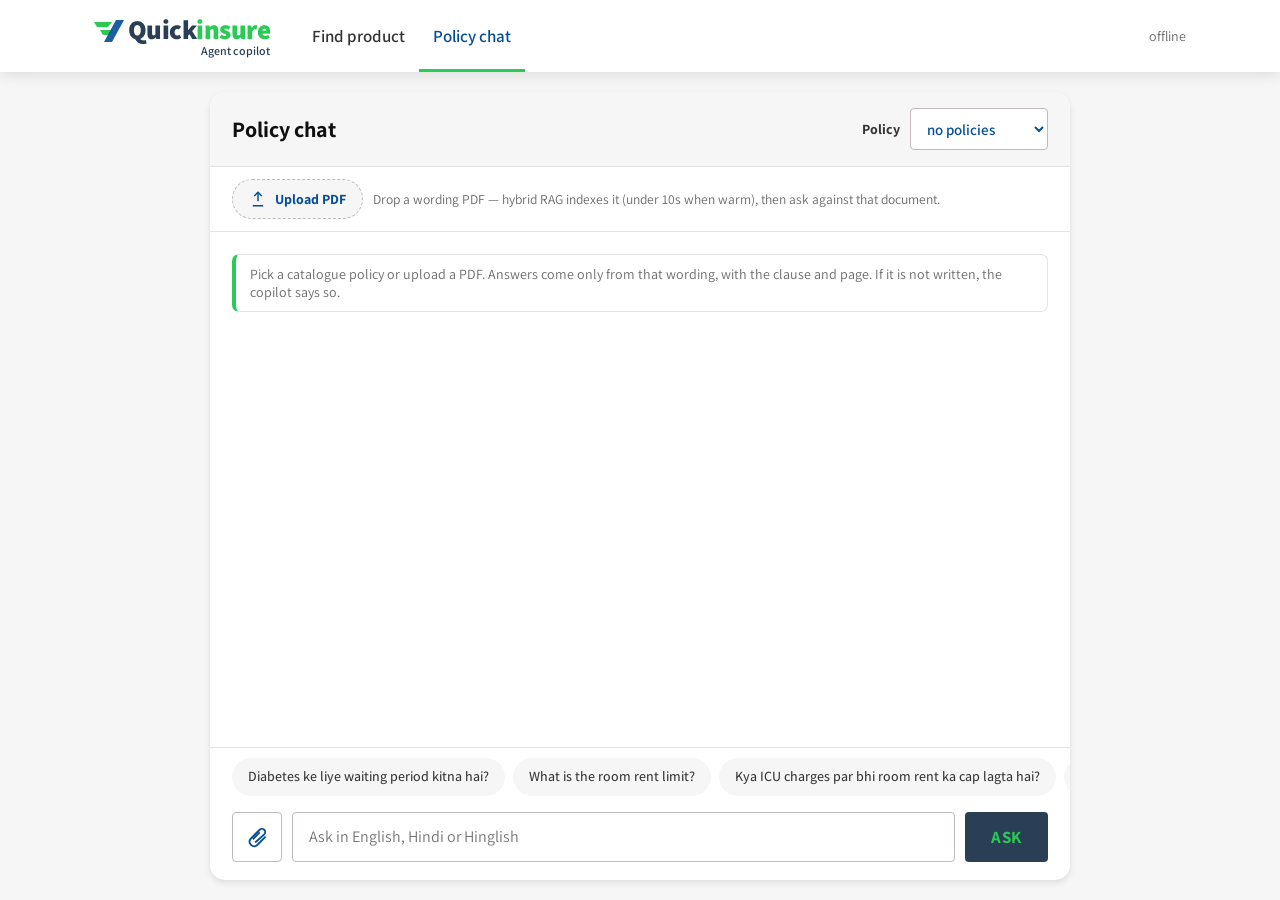
==== web/simple.html @ a08b6127 "Add PDF upload hybrid RAG and QuickInsure-grade agent UI. Agents can drop a wording on the site or c" ====
<!doctype html>
<html lang="en">
<head>
<meta charset="utf-8">
<meta name="viewport" content="width=device-width, initial-scale=1">
<title>Policy chat — Quickinsure Agent Copilot</title>
<link rel="preconnect" href="https://fonts.googleapis.com">
<link rel="preconnect" href="https://fonts.gstatic.com" crossorigin>
<link href="https://fonts.googleapis.com/css2?family=Assistant:wght@400;500;600;700;800&family=Noto+Sans+Devanagari:wght@400;600;700&display=swap" rel="stylesheet">
<style>
  :root {
    --navy: #064d98; --slate: #2a3f55; --slate-2: #1f3042; --green: #2acb55;
    --ink: #333333; --ink-strong: #101010; --muted: #6b6b6b; --line: #e3e3e3; --line-strong: #bfb9b9;
    --surface: #ffffff; --surface-2: #f6f6f6; --tint: #f2f7fd; --tint-line: #cfe0f2;
    --ok: #17703a; --warn: #9a3412; --stop: #b3261e;
  }
  * { box-sizing: border-box; }
  html, body { height: 100%; margin: 0; }
  body { font-family: Assistant, "Noto Sans Devanagari", system-ui, "Segoe UI", sans-serif; font-size: 16px;
         background: var(--surface-2); color: var(--ink); display: flex; flex-direction: column; -webkit-font-smoothing: antialiased; }
  :focus-visible { outline: 2px solid var(--navy); outline-offset: 2px; }

  .site-header { flex: none; background: var(--surface); box-shadow: 0 0 16px rgba(0,0,0,.15); position: relative; z-index: 2; }
  .site-header__inner { max-width: 1140px; height: 72px; margin: 0 auto; padding: 0 24px; display: flex; align-items: center; gap: 28px; }
  .brand { display: flex; align-items: center; gap: 4px; text-decoration: none; }
  .brand svg { margin-top: -10px; }
  .brand__text { display: flex; flex-direction: column; line-height: 1; }
  .brand__word { font-size: 27px; font-weight: 800; letter-spacing: -0.02em; color: var(--slate); }
  .brand__word span { color: var(--green); }
  .brand__tag { align-self: flex-end; margin-top: 2px; font-size: 12px; font-weight: 600; color: var(--slate); }
  .nav { display: flex; height: 100%; }
  .nav a { display: flex; align-items: center; padding: 0 14px; font-size: 17px; font-weight: 600; color: var(--ink); text-decoration: none;
           border-top: 3px solid transparent; border-bottom: 3px solid transparent; }
  .nav a:hover { color: var(--navy); }
  .nav a[aria-current="page"] { color: var(--navy); border-bottom-color: var(--green); }
  .status { margin-left: auto; display: flex; align-items: center; gap: 8px; font-size: 14px; color: var(--muted); }

  .app { flex: 1; min-height: 0; width: 100%; max-width: 860px; margin: 20px auto; display: flex; flex-direction: column;
         background: var(--surface); border-radius: 15px; box-shadow: 0 3px 6px rgba(0,0,0,.1); overflow: hidden; }
  .app__head { flex: none; background: var(--surface-2); border-bottom: 1px solid var(--line); padding: 16px 22px;
               display: flex; flex-wrap: wrap; align-items: center; gap: 10px 16px; }
  .app__head h1 { margin: 0; font-size: 22px; font-weight: 700; color: var(--ink-strong); }
  .app__head label { margin-left: auto; display: flex; align-items: center; gap: 10px; font-size: 14px; font-weight: 700; color: var(--ink); }
  select { font: inherit; font-size: 15px; font-weight: 600; color: var(--navy); max-width: 340px; height: 42px; padding: 0 36px 0 12px;
           border: 1px solid var(--line-strong); border-radius: 4px; background: var(--surface); cursor: pointer; }
  select:focus { outline: 0; border-color: var(--navy); box-shadow: 0 0 0 3px rgba(6,77,152,.14); }

  #chat { flex: 1; overflow-y: auto; padding: 18px 22px 8px; }
  .msg { max-width: 82%; margin: 8px 0; padding: 11px 15px 9px; border-radius: 15px; line-height: 1.55; font-size: 15.5px;
         white-space: pre-wrap; word-wrap: break-word; }
  .me { background: var(--slate); color: #fff; margin-left: auto; border-bottom-right-radius: 4px; }
  .bot { background: var(--surface); border: 1px solid var(--line); border-bottom-left-radius: 4px; }
  .meta { font-size: 11.5px; color: var(--muted); margin-top: 6px; text-align: right; white-space: normal; }
  .badge { display: inline-block; font-size: 11.5px; font-weight: 700; letter-spacing: .04em; text-transform: uppercase;
           padding: 3px 10px; border-radius: 28px; margin-bottom: 6px; white-space: normal; }
  .b-ok { background: #dff6e6; color: var(--ok); } .b-warn { background: #fff4ed; color: var(--warn); }
  .b-stop { background: #fde7e5; color: var(--stop); }
  .cards { margin-top: 8px; display: flex; flex-direction: column; gap: 8px; white-space: normal; }
  .cardc { background: var(--tint); border: 1px solid var(--tint-line); border-left: 4px solid var(--navy);
           border-radius: 4px; padding: 10px 12px; font-size: 14px; line-height: 1.6; }
  .cardc .hd { display: flex; justify-content: space-between; gap: 8px; color: var(--muted); font-size: 12px; margin-bottom: 4px;
               text-transform: uppercase; letter-spacing: .04em; font-weight: 700; }
  .cardc .hd b { color: var(--navy); }
  .cardc q { font-style: normal; color: var(--ink-strong); }
  .cardc a { color: var(--navy); font-weight: 700; text-decoration: none; white-space: nowrap; border-bottom: 1px solid #9ec5ee; }
  .cardc a:hover { border-bottom-color: var(--navy); }
  .cardc details { margin-top: 6px; } .cardc summary { cursor: pointer; color: var(--navy); font-size: 12.5px; font-weight: 600; }
  .cardc .full { font-size: 13px; color: var(--ink); margin-top: 6px; max-height: 200px; overflow: auto; white-space: pre-wrap; }
  table.cmp { border-collapse: collapse; font-size: 13px; margin-top: 8px; width: 100%; white-space: normal; }
  table.cmp th, table.cmp td { border: 1px solid var(--line); padding: 6px 8px; text-align: left; vertical-align: top; }
  table.cmp th { background: var(--surface-2); color: var(--ink-strong); }
  .chips { flex: none; display: flex; gap: 8px; overflow-x: auto; padding: 10px 22px; border-top: 1px solid var(--line); scrollbar-width: none; }
  .chips::-webkit-scrollbar { display: none; }
  .chip { flex: none; background: var(--surface-2); border: 1px solid transparent; border-radius: 28px; padding: 8px 15px;
          font-size: 14px; font-weight: 500; cursor: pointer; transition: border-color 140ms, background 140ms; }
  .chip:hover { background: var(--tint); border-color: var(--navy); color: var(--navy); }
  form { flex: none; display: flex; gap: 10px; padding: 6px 22px 18px; }
  textarea { flex: 1; resize: none; border: 1px solid var(--line-strong); border-radius: 4px; padding: 13px 16px; font: inherit;
             font-size: 16px; height: 50px; }
  textarea:focus { outline: 0; border-color: var(--navy); box-shadow: 0 0 0 3px rgba(6,77,152,.14); }
  button.send { flex: none; height: 50px; padding: 0 26px; border: 0; border-radius: 4px; background: var(--slate); color: var(--green);
                font: inherit; font-size: 17px; font-weight: 700; letter-spacing: .03em; text-transform: uppercase; cursor: pointer;
                transition: background 140ms; }
  button.send:hover { background: var(--slate-2); }
  button.send:disabled { background: var(--line-strong); color: #fff; cursor: not-allowed; }
  .typing { color: var(--muted); font-style: italic; }
  .ref { display: inline-block; min-width: 20px; padding: 0 6px; margin: 0 1px; border-radius: 10px; background: var(--tint);
         border: 1px solid var(--tint-line); color: var(--navy); font-size: 11px; font-weight: 700; text-align: center;
         cursor: pointer; vertical-align: 1px; }
  .cardc.hl { box-shadow: 0 0 0 2px var(--green); }
  details.how { margin-top: 8px; font-size: 12.5px; color: var(--muted); white-space: normal; }
  details.how summary { cursor: pointer; color: var(--navy); font-weight: 600; }
  details.how ul { margin: 4px 0 0 16px; padding: 0; }
  .sys { margin: 4px auto 10px; font-size: 14px; color: var(--muted); background: var(--surface); border: 1px solid var(--line);
         border-left: 4px solid var(--green); padding: 10px 14px; border-radius: 7px; white-space: normal; }
  .sys--upload { border-left-color: var(--navy); color: var(--ink); }
  .sys--err { border-left-color: var(--stop); color: var(--stop); }

  .upload-bar { flex: none; display: flex; flex-wrap: wrap; align-items: center; gap: 10px; padding: 12px 22px;
                border-bottom: 1px solid var(--line); background: var(--surface); }
  .upload-btn { display: inline-flex; align-items: center; gap: 8px; height: 40px; padding: 0 16px; border: 1.5px dashed var(--line-strong);
                border-radius: 28px; background: var(--surface-2); color: var(--navy); font: inherit; font-size: 14px; font-weight: 700;
                cursor: pointer; transition: border-color 140ms, background 140ms; }
  .upload-btn:hover, .upload-btn--drag { border-color: var(--navy); background: var(--tint); }
  .upload-btn:disabled { opacity: .6; cursor: wait; }
  .upload-hint { font-size: 13.5px; color: var(--muted); flex: 1; min-width: 180px; }
  .upload-hint b { color: var(--ink-strong); }
  option.upload-opt { font-weight: 700; }

  .attach { flex: none; width: 50px; height: 50px; border: 1px solid var(--line-strong); border-radius: 4px; background: var(--surface);
            color: var(--navy); cursor: pointer; display: grid; place-items: center; }
  .attach:hover { background: var(--tint); border-color: var(--navy); }
  .attach:disabled { opacity: .5; cursor: wait; }

  @media (max-width: 720px) {
    .nav { display: none; }
    .site-header__inner { height: 64px; padding: 0 16px; }
    .brand__word { font-size: 23px; }
    .app { margin: 0; border-radius: 0; }
    .app__head, #chat, .chips, form, .upload-bar { padding-left: 14px; padding-right: 14px; }
    .app__head label { margin-left: 0; width: 100%; }
    select { flex: 1; max-width: none; }
    .msg { max-width: 92%; }
    button.send { padding: 0 18px; }
  }
  @media (prefers-reduced-motion: reduce) { * { transition-duration: 1ms !important; } }
</style>
</head>
<body>
<header class="site-header">
  <div class="site-header__inner">
    <a class="brand" href="/" aria-label="Quickinsure Agent Copilot, home">
      <svg width="30" height="22" viewBox="0 0 30 22" aria-hidden="true">
        <path d="M0 2h18l-4 5H3z" fill="#2acb55"/>
        <path d="M6 10h13l-4 5H9z" fill="#2acb55"/>
        <path d="M22 0h8l-12 22h-8z" fill="#064d98" opacity=".9"/>
      </svg>
      <span class="brand__text">
        <span class="brand__word">Quick<span>insure</span></span>
        <span class="brand__tag">Agent copilot</span>
      </span>
    </a>
    <nav class="nav" aria-label="Main">
      <a href="/">Find product</a>
      <a href="simple.html" aria-current="page">Policy chat</a>
    </nav>
    <span class="status" id="status">connecting...</span>
  </div>
</header>
<div class="app">
  <div class="app__head">
    <h1>Policy chat</h1>
    <label>Policy <select id="policy" aria-label="Policy"></select></label>
  </div>
  <div class="upload-bar">
    <input id="pdf-file" type="file" accept="application/pdf,.pdf" hidden>
    <button type="button" class="upload-btn" id="upload-btn" aria-controls="pdf-file">
      <svg width="18" height="18" viewBox="0 0 24 24" fill="none" stroke="currentColor" stroke-width="2" aria-hidden="true"><path d="M12 3v12"/><path d="m7 8 5-5 5 5"/><path d="M5 21h14"/></svg>
      Upload PDF
    </button>
    <span class="upload-hint" id="upload-hint">Drop a wording PDF — hybrid RAG indexes it (under 10s when warm), then ask against that document.</span>
  </div>
  <div id="chat">
    <div class="sys">Pick a catalogue policy or upload a PDF. Answers come only from that wording, with the clause and page. If it is not written, the copilot says so.</div>
  </div>
  <div class="chips" id="chips"></div>
  <form id="f">
    <button type="button" class="attach" id="attach" title="Upload policy PDF" aria-label="Upload policy PDF">
      <svg width="22" height="22" viewBox="0 0 24 24" fill="none" stroke="currentColor" stroke-width="2" aria-hidden="true"><path d="M21.4 11.6 12 21a5 5 0 0 1-7-7l9.9-9.9a3.5 3.5 0 0 1 5 5L10 18"/><path d="m15 7-7.5 7.5"/></svg>
    </button>
    <textarea id="q" placeholder="Ask in English, Hindi or Hinglish" rows="1"></textarea>
    <button class="send" id="send" type="submit">Ask</button>
  </form>
</div>
<script>
const $ = s => document.querySelector(s);
const chat = $("#chat"), qEl = $("#q"), sendBtn = $("#send"), policySel = $("#policy");
const pdfInput = $("#pdf-file"), uploadBtn = $("#upload-btn"), attachBtn = $("#attach"), uploadHint = $("#upload-hint");
let uploading = false;
const SUGGEST = [
  "Diabetes ke liye waiting period kitna hai?",
  "What is the room rent limit?",
  "Kya ICU charges par bhi room rent ka cap lagta hai?",
  "Is maternity covered?",
  "What is the premium for a 45 year old for 10 lakh?",
  "क्या इस पॉलिसी में पहले से मौजूद बीमारियों के लिए वेटिंग पीरियड है?",
  "Compare the diabetes waiting period across policies",
];
const BADGE = {
  answered: ["b-ok", "Checked against the policy text"],
  compared: ["b-ok", "From the policy fact table"],
  not_stated: ["b-warn", "Not stated in the document"],
  refused: ["b-warn", "Outside the policy wording"],
  blocked: ["b-stop", "Draft blocked: a figure did not match the policy"],
  error: ["b-stop", "Error"],
};

function esc(s) { return String(s ?? "").replace(/[&<>"]/g, c => ({"&":"&amp;","<":"&lt;",">":"&gt;","\"":"&quot;"}[c])); }
function withRefs(text, id) {
  return esc(text).replace(/\[(\d+)\]/g, (m, n) => `<span class="ref" data-b="${id}" data-n="${n}">${n}</span>`);
}
const LANGN = {en: "English", hi: "Hindi", hinglish: "Hinglish"};
function howPanel(ev, meta) {
  const items = [];
  items.push(`Language detected: ${LANGN[ev.lang] || ev.lang || "?"}`);
  if (meta && meta.route) items.push(`Route: ${({single: "single policy search", compare: "comparison fact table", premium: "out of scope (premium)", hospitals: "out of scope (hospital list)", claim_status: "out of scope (claim status)"})[meta.route] || meta.route}`);
  if (ev.top_score != null) items.push(`Best clause match score: ${Number(ev.top_score).toFixed(2)}`);
  if (ev.status === "answered" && ev.backend !== "extractive") items.push("Every figure in the answer was found in the cited clause text");
  if (ev.status === "blocked") items.push(`Blocked figures not found in the policy: ${(ev.unsupported_numbers || []).join(", ")}`);
  if (ev.retrieval_ms != null) items.push(`Retrieval ${ev.retrieval_ms} ms, first word ${ev.first_token_ms ?? "-"} ms, total ${ev.ms} ms`);
  items.push(`Answered by: ${ev.backend || "-"} · hybrid RAG over the selected wording`);
  return `<details class="how"><summary>How this was checked</summary><ul>${items.map(i => `<li>${esc(i)}</li>`).join("")}</ul></details>`;
}
let BID = 0;
function scroll() { chat.scrollTop = chat.scrollHeight; }
function add(cls, html) { const d = document.createElement("div"); d.className = "msg " + cls; d.innerHTML = html; chat.appendChild(d); scroll(); return d; }
function addSys(html, kind) {
  const d = document.createElement("div");
  d.className = "sys" + (kind ? ` sys--${kind}` : "");
  d.innerHTML = html;
  chat.appendChild(d);
  scroll();
  return d;
}

function fillPolicies(pols, selectId) {
  const uploads = pols.filter(p => p.source === "upload" || String(p.policy_id || "").startsWith("upload_"));
  const catalogue = pols.filter(p => !(p.source === "upload" || String(p.policy_id || "").startsWith("upload_")));
  let html = "";
  if (uploads.length) {
    html += `<optgroup label="Your uploads">` +
      uploads.map(p => `<option class="upload-opt" value="${esc(p.policy_id)}">${esc(p.product)} (${esc(p.insurer)}) · upload</option>`).join("") +
      `</optgroup>`;
  }
  if (catalogue.length) {
    html += `<optgroup label="Catalogue">` +
      catalogue.map(p => `<option value="${esc(p.policy_id)}">${esc(p.product)} (${esc(p.insurer)})</option>`).join("") +
      `</optgroup>`;
  }
  policySel.innerHTML = html || "<option>no policies</option>";
  if (selectId && [...policySel.options].some(o => o.value === selectId)) policySel.value = selectId;
}

async function refreshPolicies(selectId) {
  const pols = await (await fetch("/api/policies")).json();
  fillPolicies(pols, selectId);
  return pols;
}

async function init() {
  try { await refreshPolicies(); }
  catch (e) { policySel.innerHTML = "<option>no policies</option>"; }
  $("#chips").innerHTML = SUGGEST.map(s => `<span class="chip">${esc(s)}</span>`).join("");
  document.querySelectorAll(".chip").forEach(c => c.onclick = () => { qEl.value = c.textContent; ask(); });
  pollStatus();
}
async function pollStatus() {
  try {
    const s = await (await fetch("/api/status")).json();
    $("#status").textContent = s.error ? "model error: " + s.error : s.ready ? `online · ${s.backend}` : "warming up the models...";
    if (!s.ready && !s.error) setTimeout(pollStatus, 2000);
  } catch (e) { $("#status").textContent = "offline"; setTimeout(pollStatus, 3000); }
}

function renderCards(cites, policyId, id) {
  if (!cites || !cites.length) return "";
  return `<div class="cards">` + cites.map(c => `
    <div class="cardc" id="c${id}-${c.n}">
      <div class="hd"><span>[${c.n}] <b>${esc(c.section)}</b></span>
        <a href="/pdf/${esc(c.policy_id || policyId)}#page=${c.page}" target="_blank">Page ${esc(c.printed_page)} &#8599;</a></div>
      <q>${esc(c.quote)}</q>
      ${c.text && c.text !== c.quote ? `<details><summary>Full clause</summary><div class="full">${esc(c.text)}</div></details>` : ""}
    </div>`).join("") + `</div>`;
}
function renderTable(t) {
  if (!t) return "";
  const head = `<tr><th>Policy</th>${t.attributes.map(a => `<th>${esc(a)}</th>`).join("")}</tr>`;
  const rows = t.rows.map(r => `<tr><td>${esc(r.product)}${r.verified ? "" : " <small>(unverified)</small>"}</td>${
    r.cells.map(c => `<td>${esc(c.value)}${c.printed_page ? ` <small>p${c.printed_page}</small>` : ""}</td>`).join("")}</tr>`).join("");
  return `<table class="cmp">${head}${rows}</table>`;
}

async function uploadPdf(file) {
  if (!file || uploading) return;
  if (!/\.pdf$/i.test(file.name)) {
    addSys("Upload a PDF policy wording.", "err");
    return;
  }
  uploading = true;
  uploadBtn.disabled = true;
  attachBtn.disabled = true;
  const t0 = Date.now();
  const tick = setInterval(() => {
    const s = Math.round((Date.now() - t0) / 1000);
    uploadHint.innerHTML = `<b>Scanning… ${s}s</b> — still working (CPU embed can take a bit on long PDFs)`;
  }, 500);
  uploadHint.innerHTML = "<b>Scanning PDF into hybrid RAG… 0s</b>";
  addSys(`Uploading <b>${esc(file.name)}</b> — indexing clauses…`, "upload");
  const fd = new FormData();
  fd.append("file", file, file.name);
  fd.append("insurer", "Uploaded");
  fd.append("product", file.name.replace(/\.pdf$/i, "").replace(/[_-]+/g, " "));
  try {
    const res = await fetch("/api/upload", { method: "POST", body: fd });
    const data = await res.json().catch(() => ({}));
    if (!res.ok) {
      const detail = data.detail;
      throw new Error(
        typeof detail === "string"
          ? detail
          : Array.isArray(detail)
            ? detail.map((d) => d.msg || JSON.stringify(d)).join("; ")
            : data.message || res.statusText
      );
    }
    await refreshPolicies(data.policy_id);
    const speed = data.under_10s
      ? `under 10 seconds (${data.ms} ms)`
      : `${(data.ms / 1000).toFixed(1)}s`;
    uploadHint.innerHTML = `<b>Ready.</b> ${esc(data.product?.name || data.policy_id)} · ${data.n_pages} pages · ${data.n_chunks} clauses · ${speed}`;
    addSys(
      `<b>PDF indexed.</b> ${esc(String(data.n_pages))} pages → ${esc(String(data.n_chunks))} clauses in ${esc(String(data.ms))} ms. ` +
      `Selected <b>${esc(data.product?.name || data.policy_id)}</b>. Ask in English, Hindi or Hinglish — answers cite page and clause.`,
      "upload"
    );
    qEl.focus();
  } catch (err) {
    uploadHint.textContent = "Upload failed — try a text PDF under 60 pages.";
    addSys(esc(err.message || String(err)), "err");
  } finally {
    clearInterval(tick);
    uploading = false;
    uploadBtn.disabled = false;
    attachBtn.disabled = false;
    pdfInput.value = "";
  }
}

function openPicker() { if (!uploading) pdfInput.click(); }
uploadBtn.addEventListener("click", openPicker);
attachBtn.addEventListener("click", openPicker);
pdfInput.addEventListener("change", () => { if (pdfInput.files?.[0]) uploadPdf(pdfInput.files[0]); });

["dragover", "dragleave", "drop"].forEach(evt => {
  document.addEventListener(evt, e => {
    if (!e.dataTransfer || ![...e.dataTransfer.types].includes("Files")) return;
    e.preventDefault();
    if (evt === "dragover") uploadBtn.classList.add("upload-btn--drag");
    if (evt === "dragleave") uploadBtn.classList.remove("upload-btn--drag");
    if (evt === "drop") {
      uploadBtn.classList.remove("upload-btn--drag");
      const f = e.dataTransfer.files?.[0];
      if (f) uploadPdf(f);
    }
  });
});

async function ask() {
  const question = qEl.value.trim();
  if (!question) return;
  if (!policySel.value) {
    addSys("Pick a catalogue policy or upload a PDF first.", "err");
    return;
  }
  qEl.value = ""; sendBtn.disabled = true;
  add("me", esc(question));
  const bubble = add("bot", `<span class="typing">checking the policy...</span>`);
  const policyId = policySel.value;
  const t0 = performance.now();
  const id = ++BID;
  let streamed = "", meta = null;
  try {
    const resp = await fetch("/api/ask", { method: "POST", headers: {"Content-Type": "application/json"},
                                         body: JSON.stringify({question, policy_id: policyId}) });
    if (!resp.ok) throw new Error(`/api/ask returned ${resp.status}`);
    const reader = resp.body.getReader(); const dec = new TextDecoder(); let buf = "";
    while (true) {
      const {value, done} = await reader.read(); if (done) break;
      buf += dec.decode(value, {stream: true});
      let i;
      while ((i = buf.indexOf("\n\n")) >= 0) {
        const line = buf.slice(0, i).replace(/^data: /, ""); buf = buf.slice(i + 2);
        if (!line.trim()) continue;
        const ev = JSON.parse(line);
        if (ev.type === "meta") {
          meta = ev;
          if (ev.route === "single") bubble.innerHTML = `<span class="typing">reading clauses with hybrid RAG...</span>`;
        }
        if (ev.type === "token") { streamed += ev.text; bubble.innerHTML = withRefs(streamed, id); scroll(); }
        if (ev.type === "final") {
          const [cls, label] = BADGE[ev.status] || BADGE.error;
          const secs = ((performance.now() - t0) / 1000).toFixed(1);
          const scan = (ev.first_token_ms ?? ev.ms) < 3000
            ? `Scanned the PDF in under 3 seconds · ${secs}s total`
            : `${secs}s`;
          bubble.innerHTML = `<span class="badge ${cls}">${label}</span><br>${withRefs(ev.answer, id)}` +
            renderTable(ev.table) + renderCards(ev.citations, policyId, id) + howPanel(ev, meta) +
            `<div class="meta">${scan}</div>`;
          bubble.querySelectorAll(".ref").forEach(r => r.onclick = () => {
            const el = document.getElementById(`c${r.dataset.b}-${r.dataset.n}`);
            if (el) { el.scrollIntoView({behavior: "smooth", block: "center"}); el.classList.add("hl"); setTimeout(() => el.classList.remove("hl"), 1500); }
          });
          scroll();
        }
      }
    }
  } catch (e) {
    bubble.innerHTML = `<span class="badge b-stop">Error</span><br>${esc(e.message)}`;
  }
  sendBtn.disabled = false; qEl.focus();
}
$("#f").onsubmit = e => { e.preventDefault(); ask(); };
qEl.addEventListener("keydown", e => { if (e.key === "Enter" && !e.shiftKey) { e.preventDefault(); ask(); } });
init();
</script>
</body>
</html>
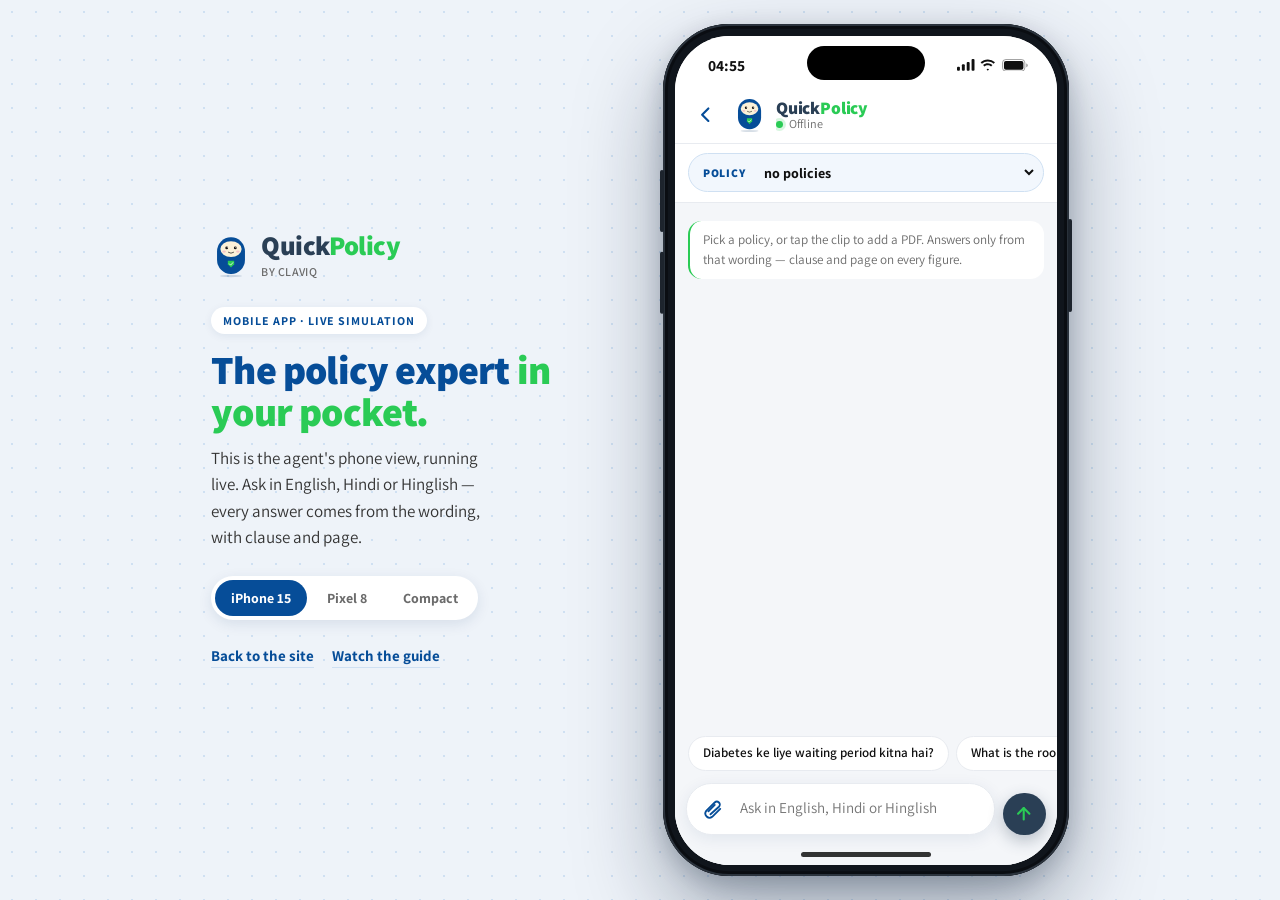
==== commit 0537e425: "Ship QuickPolicy branding, first-run guide, avatar, and mobile chat. Rename the product, add Motion-" ====
--- a/web/simple.html
+++ b/web/simple.html
@@ -3,179 +3,239 @@
 <head>
 <meta charset="utf-8">
 <meta name="viewport" content="width=device-width, initial-scale=1">
-<title>Policy chat — Quickinsure Agent Copilot</title>
+<title>Policy chat — QuickPolicy by Claviq</title>
 <link rel="preconnect" href="https://fonts.googleapis.com">
 <link rel="preconnect" href="https://fonts.gstatic.com" crossorigin>
 <link href="https://fonts.googleapis.com/css2?family=Assistant:wght@400;500;600;700;800&family=Noto+Sans+Devanagari:wght@400;600;700&display=swap" rel="stylesheet">
 <style>
   :root {
-    --navy: #064d98; --slate: #2a3f55; --slate-2: #1f3042; --green: #2acb55;
-    --ink: #333333; --ink-strong: #101010; --muted: #6b6b6b; --line: #e3e3e3; --line-strong: #bfb9b9;
-    --surface: #ffffff; --surface-2: #f6f6f6; --tint: #f2f7fd; --tint-line: #cfe0f2;
+    --navy: #064d98; --navy-ink: #053d7a; --slate: #2a3f55; --slate-2: #1f3042; --green: #2acb55; --green-soft: #dff6e6;
+    --ink: #333333; --ink-strong: #101010; --muted: #6b6b6b; --line: #e8ebf0; --line-strong: #bfb9b9;
+    --surface: #ffffff; --surface-2: #f4f6f9; --tint: #f2f7fd; --tint-line: #cfe0f2;
     --ok: #17703a; --warn: #9a3412; --stop: #b3261e;
+    --spring: cubic-bezier(0.34, 1.4, 0.64, 1);
+    --out: cubic-bezier(0.16, 1, 0.3, 1);
   }
   * { box-sizing: border-box; }
   html, body { height: 100%; margin: 0; }
   body { font-family: Assistant, "Noto Sans Devanagari", system-ui, "Segoe UI", sans-serif; font-size: 16px;
-         background: var(--surface-2); color: var(--ink); display: flex; flex-direction: column; -webkit-font-smoothing: antialiased; }
+         color: var(--ink); -webkit-font-smoothing: antialiased; }
   :focus-visible { outline: 2px solid var(--navy); outline-offset: 2px; }
 
-  .site-header { flex: none; background: var(--surface); box-shadow: 0 0 16px rgba(0,0,0,.15); position: relative; z-index: 2; }
-  .site-header__inner { max-width: 1140px; height: 72px; margin: 0 auto; padding: 0 24px; display: flex; align-items: center; gap: 28px; }
-  .brand { display: flex; align-items: center; gap: 4px; text-decoration: none; }
-  .brand svg { margin-top: -10px; }
-  .brand__text { display: flex; flex-direction: column; line-height: 1; }
-  .brand__word { font-size: 27px; font-weight: 800; letter-spacing: -0.02em; color: var(--slate); }
+  /* ── simulation stage (desktop) ───────────────────────── */
+  .stage { min-height: 100%; display: grid; grid-template-columns: minmax(260px, 380px) auto; justify-content: center;
+           align-items: center; gap: 72px; padding: 24px 32px;
+           background-color: #eef3f9; background-image: radial-gradient(var(--tint-line) 1.2px, transparent 1.2px);
+           background-size: 24px 24px; }
+  .intro__brand { display: flex; align-items: center; gap: 10px; text-decoration: none; margin-bottom: 28px; }
+  .intro__brand .brand__avatar { width: 40px; height: 44px; margin: 0; }
+  .brand__word { font-size: 27px; font-weight: 800; letter-spacing: -0.02em; color: var(--slate); line-height: 1; }
   .brand__word span { color: var(--green); }
-  .brand__tag { align-self: flex-end; margin-top: 2px; font-size: 12px; font-weight: 600; color: var(--slate); }
-  .nav { display: flex; height: 100%; }
-  .nav a { display: flex; align-items: center; padding: 0 14px; font-size: 17px; font-weight: 600; color: var(--ink); text-decoration: none;
-           border-top: 3px solid transparent; border-bottom: 3px solid transparent; }
-  .nav a:hover { color: var(--navy); }
-  .nav a[aria-current="page"] { color: var(--navy); border-bottom-color: var(--green); }
-  .status { margin-left: auto; display: flex; align-items: center; gap: 8px; font-size: 14px; color: var(--muted); }
-
-  .app { flex: 1; min-height: 0; width: 100%; max-width: 860px; margin: 20px auto; display: flex; flex-direction: column;
-         background: var(--surface); border-radius: 15px; box-shadow: 0 3px 6px rgba(0,0,0,.1); overflow: hidden; }
-  .app__head { flex: none; background: var(--surface-2); border-bottom: 1px solid var(--line); padding: 16px 22px;
-               display: flex; flex-wrap: wrap; align-items: center; gap: 10px 16px; }
-  .app__head h1 { margin: 0; font-size: 22px; font-weight: 700; color: var(--ink-strong); }
-  .app__head label { margin-left: auto; display: flex; align-items: center; gap: 10px; font-size: 14px; font-weight: 700; color: var(--ink); }
-  select { font: inherit; font-size: 15px; font-weight: 600; color: var(--navy); max-width: 340px; height: 42px; padding: 0 36px 0 12px;
-           border: 1px solid var(--line-strong); border-radius: 4px; background: var(--surface); cursor: pointer; }
-  select:focus { outline: 0; border-color: var(--navy); box-shadow: 0 0 0 3px rgba(6,77,152,.14); }
-
-  #chat { flex: 1; overflow-y: auto; padding: 18px 22px 8px; }
-  .msg { max-width: 82%; margin: 8px 0; padding: 11px 15px 9px; border-radius: 15px; line-height: 1.55; font-size: 15.5px;
-         white-space: pre-wrap; word-wrap: break-word; }
-  .me { background: var(--slate); color: #fff; margin-left: auto; border-bottom-right-radius: 4px; }
-  .bot { background: var(--surface); border: 1px solid var(--line); border-bottom-left-radius: 4px; }
+  .brand__tag { display: block; font-size: 12px; font-weight: 600; color: var(--muted); letter-spacing: .04em; text-transform: uppercase; margin-top: 4px; }
+  .intro__kicker { display: inline-block; padding: 6px 12px; border-radius: 28px; background: #fff; color: var(--navy);
+                   font-size: 12px; font-weight: 700; letter-spacing: .08em; text-transform: uppercase; box-shadow: 0 2px 8px rgba(6,50,100,.08); }
+  .intro h1 { margin: 14px 0 12px; color: var(--navy); font-size: 40px; line-height: 1.06; font-weight: 800; letter-spacing: -0.02em; }
+  .intro h1 em { font-style: normal; color: var(--green); }
+  .intro p { margin: 0 0 26px; font-size: 17px; line-height: 1.55; max-width: 34ch; }
+  .devices { display: inline-flex; padding: 4px; gap: 4px; border-radius: 28px; background: #fff; box-shadow: 0 4px 14px rgba(6,50,100,.1); }
+  .devices button { border: 0; background: transparent; font: inherit; font-size: 14px; font-weight: 700; color: var(--muted);
+                    padding: 9px 16px; border-radius: 22px; cursor: pointer; transition: color 140ms, background 200ms var(--out); }
+  .devices button[aria-pressed="true"] { background: var(--navy); color: #fff; }
+  .devices button:not([aria-pressed="true"]):hover { color: var(--navy); }
+  .intro__links { display: flex; gap: 18px; margin-top: 26px; font-size: 15px; font-weight: 700; }
+  .intro__links a { color: var(--navy); text-decoration: none; border-bottom: 1.5px solid var(--tint-line); padding-bottom: 2px; }
+  .intro__links a:hover { border-bottom-color: var(--navy); }
+
+  /* ── phone ────────────────────────────────────────────── */
+  .device { --w: 393px; --h: 852px; --r: 56px; zoom: var(--fit, 1); }
+  .device[data-device="pixel"] { --w: 412px; --h: 915px; --r: 46px; }
+  .device[data-device="compact"] { --w: 360px; --h: 780px; --r: 40px; }
+  .device__frame { position: relative; width: calc(var(--w) + 24px); height: calc(var(--h) + 24px); padding: 12px;
+                   border-radius: calc(var(--r) + 12px); background: #10151c;
+                   box-shadow: inset 0 0 0 2px #2b333d, inset 0 0 0 5px #0a0d12, 0 40px 90px rgba(2,20,45,.35), 0 8px 24px rgba(2,20,45,.2);
+                   transition: width 420ms var(--out), height 420ms var(--out), border-radius 420ms var(--out); }
+  .device__frame::before, .device__frame::after { content: ""; position: absolute; width: 4px; border-radius: 2px; background: #1d242d; }
+  .device__frame::before { left: -3px; top: 150px; height: 64px; box-shadow: 0 84px 0 #1d242d; }
+  .device__frame::after { right: -3px; top: 200px; height: 96px; }
+  .device__screen { position: relative; width: 100%; height: 100%; border-radius: var(--r); overflow: hidden; background: var(--surface);
+                    display: flex; flex-direction: column; transition: border-radius 420ms var(--out); }
+  .island { position: absolute; top: 11px; left: 50%; width: 122px; height: 35px; margin-left: -61px; border-radius: 20px; background: #000; z-index: 6; }
+  .device[data-device="pixel"] .island, .device[data-device="compact"] .island { width: 14px; height: 14px; margin-left: -7px; top: 14px; }
+  .statusbar { flex: none; height: 54px; display: flex; align-items: center; justify-content: space-between; padding: 6px 30px 0 34px;
+               font-size: 16px; font-weight: 700; color: var(--ink-strong); background: var(--surface); position: relative; z-index: 5; }
+  .device[data-device="pixel"] .statusbar, .device[data-device="compact"] .statusbar { height: 40px; padding: 0 22px; font-size: 14px; }
+  .sb-icons { display: flex; align-items: center; gap: 6px; }
+  .homebar { position: absolute; bottom: 8px; left: 50%; width: 134px; height: 5px; margin-left: -67px; border-radius: 3px; background: #111; opacity: .85; z-index: 6; }
+
+  /* ── app ──────────────────────────────────────────────── */
+  .app { flex: 1; min-height: 0; display: flex; flex-direction: column; background: var(--surface-2); }
+  .appbar { flex: none; display: flex; align-items: center; gap: 10px; padding: 8px 14px 10px; background: var(--surface);
+            border-bottom: 1px solid var(--line); position: relative; z-index: 3; }
+  .appbar__back { width: 36px; height: 36px; display: grid; place-items: center; border-radius: 50%; color: var(--navy); text-decoration: none; }
+  .appbar__back:hover { background: var(--tint); }
+  .appbar .brand__avatar { width: 34px; height: 38px; margin: 0; }
+  .appbar__title { display: flex; flex-direction: column; line-height: 1.1; min-width: 0; }
+  .appbar__title b { font-size: 18px; font-weight: 800; color: var(--slate); letter-spacing: -0.01em; }
+  .appbar__title b span { color: var(--green); }
+  .status { display: inline-flex; align-items: center; gap: 6px; font-size: 12.5px; color: var(--muted); white-space: nowrap; overflow: hidden; text-overflow: ellipsis; }
+  .status::before { content: ""; width: 7px; height: 7px; border-radius: 50%; background: var(--green); box-shadow: 0 0 0 3px rgba(42,203,85,.18); flex: none; }
+  .policybar { flex: none; padding: 10px 14px; background: var(--surface); border-bottom: 1px solid var(--line); }
+  .policybar label { display: flex; align-items: center; gap: 8px; height: 40px; padding: 0 6px 0 14px; border-radius: 28px;
+                     background: var(--tint); border: 1px solid var(--tint-line); font-size: 12px; font-weight: 800; letter-spacing: .06em;
+                     text-transform: uppercase; color: var(--navy); }
+  select { flex: 1; min-width: 0; font: inherit; font-size: 14.5px; font-weight: 700; letter-spacing: 0; text-transform: none; color: var(--ink-strong);
+           height: 34px; padding: 0 28px 0 8px; border: 0; border-radius: 22px; background: transparent; cursor: pointer; }
+  select:focus { outline: 0; background: #fff; }
+  option.upload-opt { font-weight: 700; }
+
+  #chat { flex: 1; overflow-y: auto; padding: 14px 14px 6px; scroll-behavior: smooth; scrollbar-width: thin; }
+  .msg { max-width: 86%; margin: 6px 0; padding: 10px 14px 9px; border-radius: 20px; line-height: 1.5; font-size: 15px;
+         white-space: pre-wrap; word-wrap: break-word; animation: msg-in 420ms var(--spring) both; }
+  @keyframes msg-in { from { opacity: 0; transform: translateY(12px) scale(.96); } to { opacity: 1; transform: none; } }
+  .me { background: var(--navy); color: #fff; margin-left: auto; border-bottom-right-radius: 6px; transform-origin: bottom right; }
+  .bot { background: var(--surface); border-bottom-left-radius: 6px; box-shadow: 0 4px 14px rgba(6,50,100,.08); transform-origin: bottom left; }
   .meta { font-size: 11.5px; color: var(--muted); margin-top: 6px; text-align: right; white-space: normal; }
-  .badge { display: inline-block; font-size: 11.5px; font-weight: 700; letter-spacing: .04em; text-transform: uppercase;
-           padding: 3px 10px; border-radius: 28px; margin-bottom: 6px; white-space: normal; }
-  .b-ok { background: #dff6e6; color: var(--ok); } .b-warn { background: #fff4ed; color: var(--warn); }
+  .badge { display: inline-block; font-size: 11px; font-weight: 700; letter-spacing: .04em; text-transform: uppercase;
+           padding: 3px 9px; border-radius: 28px; margin-bottom: 6px; white-space: normal; }
+  .b-ok { background: var(--green-soft); color: var(--ok); } .b-warn { background: #fff4ed; color: var(--warn); }
   .b-stop { background: #fde7e5; color: var(--stop); }
   .cards { margin-top: 8px; display: flex; flex-direction: column; gap: 8px; white-space: normal; }
-  .cardc { background: var(--tint); border: 1px solid var(--tint-line); border-left: 4px solid var(--navy);
-           border-radius: 4px; padding: 10px 12px; font-size: 14px; line-height: 1.6; }
-  .cardc .hd { display: flex; justify-content: space-between; gap: 8px; color: var(--muted); font-size: 12px; margin-bottom: 4px;
+  .cardc { background: var(--tint); border-left: 4px solid var(--green); border-radius: 12px; padding: 10px 12px; font-size: 13.5px; line-height: 1.55; }
+  .cardc .hd { display: flex; justify-content: space-between; gap: 8px; color: var(--muted); font-size: 11.5px; margin-bottom: 4px;
                text-transform: uppercase; letter-spacing: .04em; font-weight: 700; }
   .cardc .hd b { color: var(--navy); }
   .cardc q { font-style: normal; color: var(--ink-strong); }
   .cardc a { color: var(--navy); font-weight: 700; text-decoration: none; white-space: nowrap; border-bottom: 1px solid #9ec5ee; }
-  .cardc a:hover { border-bottom-color: var(--navy); }
   .cardc details { margin-top: 6px; } .cardc summary { cursor: pointer; color: var(--navy); font-size: 12.5px; font-weight: 600; }
-  .cardc .full { font-size: 13px; color: var(--ink); margin-top: 6px; max-height: 200px; overflow: auto; white-space: pre-wrap; }
-  table.cmp { border-collapse: collapse; font-size: 13px; margin-top: 8px; width: 100%; white-space: normal; }
-  table.cmp th, table.cmp td { border: 1px solid var(--line); padding: 6px 8px; text-align: left; vertical-align: top; }
+  .cardc .full { font-size: 12.5px; color: var(--ink); margin-top: 6px; max-height: 180px; overflow: auto; white-space: pre-wrap; }
+  table.cmp { border-collapse: collapse; font-size: 12.5px; margin-top: 8px; width: 100%; white-space: normal; }
+  table.cmp th, table.cmp td { border: 1px solid var(--line); padding: 5px 7px; text-align: left; vertical-align: top; }
   table.cmp th { background: var(--surface-2); color: var(--ink-strong); }
-  .chips { flex: none; display: flex; gap: 8px; overflow-x: auto; padding: 10px 22px; border-top: 1px solid var(--line); scrollbar-width: none; }
-  .chips::-webkit-scrollbar { display: none; }
-  .chip { flex: none; background: var(--surface-2); border: 1px solid transparent; border-radius: 28px; padding: 8px 15px;
-          font-size: 14px; font-weight: 500; cursor: pointer; transition: border-color 140ms, background 140ms; }
-  .chip:hover { background: var(--tint); border-color: var(--navy); color: var(--navy); }
-  form { flex: none; display: flex; gap: 10px; padding: 6px 22px 18px; }
-  textarea { flex: 1; resize: none; border: 1px solid var(--line-strong); border-radius: 4px; padding: 13px 16px; font: inherit;
-             font-size: 16px; height: 50px; }
-  textarea:focus { outline: 0; border-color: var(--navy); box-shadow: 0 0 0 3px rgba(6,77,152,.14); }
-  button.send { flex: none; height: 50px; padding: 0 26px; border: 0; border-radius: 4px; background: var(--slate); color: var(--green);
-                font: inherit; font-size: 17px; font-weight: 700; letter-spacing: .03em; text-transform: uppercase; cursor: pointer;
-                transition: background 140ms; }
-  button.send:hover { background: var(--slate-2); }
-  button.send:disabled { background: var(--line-strong); color: #fff; cursor: not-allowed; }
   .typing { color: var(--muted); font-style: italic; }
+  .typing-row { display: inline-flex; align-items: center; gap: 10px; }
   .ref { display: inline-block; min-width: 20px; padding: 0 6px; margin: 0 1px; border-radius: 10px; background: var(--tint);
-         border: 1px solid var(--tint-line); color: var(--navy); font-size: 11px; font-weight: 700; text-align: center;
-         cursor: pointer; vertical-align: 1px; }
+         border: 1px solid var(--tint-line); color: var(--navy); font-size: 11px; font-weight: 700; text-align: center; cursor: pointer; vertical-align: 1px; }
   .cardc.hl { box-shadow: 0 0 0 2px var(--green); }
-  details.how { margin-top: 8px; font-size: 12.5px; color: var(--muted); white-space: normal; }
+  details.how { margin-top: 8px; font-size: 12px; color: var(--muted); white-space: normal; }
   details.how summary { cursor: pointer; color: var(--navy); font-weight: 600; }
   details.how ul { margin: 4px 0 0 16px; padding: 0; }
-  .sys { margin: 4px auto 10px; font-size: 14px; color: var(--muted); background: var(--surface); border: 1px solid var(--line);
-         border-left: 4px solid var(--green); padding: 10px 14px; border-radius: 7px; white-space: normal; }
+  .sys { margin: 4px auto 10px; font-size: 13.5px; line-height: 1.5; color: var(--muted); background: var(--surface); padding: 10px 13px;
+         border-radius: 14px; border-left: 3px solid var(--green); white-space: normal; animation: msg-in 420ms var(--spring) both; }
   .sys--upload { border-left-color: var(--navy); color: var(--ink); }
   .sys--err { border-left-color: var(--stop); color: var(--stop); }
 
-  .upload-bar { flex: none; display: flex; flex-wrap: wrap; align-items: center; gap: 10px; padding: 12px 22px;
-                border-bottom: 1px solid var(--line); background: var(--surface); }
-  .upload-btn { display: inline-flex; align-items: center; gap: 8px; height: 40px; padding: 0 16px; border: 1.5px dashed var(--line-strong);
-                border-radius: 28px; background: var(--surface-2); color: var(--navy); font: inherit; font-size: 14px; font-weight: 700;
-                cursor: pointer; transition: border-color 140ms, background 140ms; }
-  .upload-btn:hover, .upload-btn--drag { border-color: var(--navy); background: var(--tint); }
-  .upload-btn:disabled { opacity: .6; cursor: wait; }
-  .upload-hint { font-size: 13.5px; color: var(--muted); flex: 1; min-width: 180px; }
-  .upload-hint b { color: var(--ink-strong); }
-  option.upload-opt { font-weight: 700; }
-
-  .attach { flex: none; width: 50px; height: 50px; border: 1px solid var(--line-strong); border-radius: 4px; background: var(--surface);
-            color: var(--navy); cursor: pointer; display: grid; place-items: center; }
-  .attach:hover { background: var(--tint); border-color: var(--navy); }
+  .chips { flex: none; display: flex; gap: 8px; overflow-x: auto; padding: 8px 14px 4px; scrollbar-width: none; }
+  .chips::-webkit-scrollbar { display: none; }
+  .chip { flex: none; background: var(--surface); border: 1px solid var(--line); border-radius: 28px; padding: 8px 14px;
+          font-size: 13.5px; font-weight: 600; color: var(--ink-strong); cursor: pointer; transition: border-color 140ms, color 140ms, transform 200ms var(--spring); }
+  .chip:hover { border-color: var(--navy); color: var(--navy); }
+  .chip:active { transform: scale(.95); }
+
+  form { flex: none; display: flex; align-items: flex-end; gap: 8px; padding: 8px 12px 30px; background: var(--surface-2); }
+  .composer { flex: 1; display: flex; align-items: flex-end; gap: 4px; padding: 5px 5px 5px 6px; border-radius: 26px; background: var(--surface);
+              border: 1px solid var(--line); box-shadow: 0 4px 16px rgba(6,50,100,.08); transition: border-color 140ms, box-shadow 200ms; }
+  .composer:focus-within { border-color: var(--navy); box-shadow: 0 0 0 3px rgba(6,77,152,.12), 0 4px 16px rgba(6,50,100,.08); }
+  textarea { flex: 1; resize: none; border: 0; background: transparent; padding: 10px 6px; font: inherit; font-size: 15.5px; height: 42px; max-height: 120px; }
+  textarea:focus { outline: 0; }
+  .attach { flex: none; width: 38px; height: 38px; margin-bottom: 2px; border: 0; border-radius: 50%; background: transparent; color: var(--navy);
+            cursor: pointer; display: grid; place-items: center; transition: background 140ms, transform 200ms var(--spring); }
+  .attach:hover, .attach--drag { background: var(--tint); }
+  .attach--drag { box-shadow: 0 0 0 2px var(--navy); }
+  .attach:active { transform: scale(.9); }
   .attach:disabled { opacity: .5; cursor: wait; }
-
+  .attach--busy { animation: spin 900ms linear infinite; }
+  @keyframes spin { to { transform: rotate(360deg); } }
+  button.send { flex: none; width: 44px; height: 44px; border: 0; border-radius: 50%; background: var(--slate); color: var(--green);
+                cursor: pointer; display: grid; place-items: center; box-shadow: 0 6px 16px rgba(42,63,85,.3);
+                transition: background 140ms, transform 220ms var(--spring); }
+  button.send:hover { background: var(--slate-2); transform: translateY(-1px); }
+  button.send:active { transform: scale(.9); }
+  button.send:disabled { background: var(--line-strong); color: #fff; box-shadow: none; cursor: not-allowed; }
+
+  /* ── real phones: the app is the screen ───────────────── */
   @media (max-width: 720px) {
-    .nav { display: none; }
-    .site-header__inner { height: 64px; padding: 0 16px; }
-    .brand__word { font-size: 23px; }
-    .app { margin: 0; border-radius: 0; }
-    .app__head, #chat, .chips, form, .upload-bar { padding-left: 14px; padding-right: 14px; }
-    .app__head label { margin-left: 0; width: 100%; }
-    select { flex: 1; max-width: none; }
-    .msg { max-width: 92%; }
-    button.send { padding: 0 18px; }
-  }
-  @media (prefers-reduced-motion: reduce) { * { transition-duration: 1ms !important; } }
+    .stage { display: block; padding: 0; background: var(--surface); }
+    .intro, .statusbar, .island, .homebar { display: none; }
+    .device { zoom: 1 !important; }
+    .device__frame { width: 100% !important; height: 100dvh !important; padding: 0; border-radius: 0; background: none; box-shadow: none; }
+    .device__frame::before, .device__frame::after { display: none; }
+    .device__screen { border-radius: 0; }
+    form { padding-bottom: max(12px, env(safe-area-inset-bottom)); }
+    .msg { max-width: 90%; }
+  }
+  @media (prefers-reduced-motion: reduce) { *, *::before, *::after { animation: none !important; transition-duration: 1ms !important; } }
 </style>
+<link rel="stylesheet" href="avatar.css">
+<link rel="icon" href="favicon.svg" type="image/svg+xml">
 </head>
 <body>
-<header class="site-header">
-  <div class="site-header__inner">
-    <a class="brand" href="/" aria-label="Quickinsure Agent Copilot, home">
-      <svg width="30" height="22" viewBox="0 0 30 22" aria-hidden="true">
-        <path d="M0 2h18l-4 5H3z" fill="#2acb55"/>
-        <path d="M6 10h13l-4 5H9z" fill="#2acb55"/>
-        <path d="M22 0h8l-12 22h-8z" fill="#064d98" opacity=".9"/>
-      </svg>
-      <span class="brand__text">
-        <span class="brand__word">Quick<span>insure</span></span>
-        <span class="brand__tag">Agent copilot</span>
-      </span>
+<div class="stage">
+  <aside class="intro">
+    <a class="intro__brand" href="/" aria-label="QuickPolicy by Claviq, home">
+      <span class="brand__avatar" data-qpa="mark" data-qpa-track data-qpa-hop></span>
+      <span><span class="brand__word">Quick<span>Policy</span></span><span class="brand__tag">by Claviq</span></span>
     </a>
-    <nav class="nav" aria-label="Main">
-      <a href="/">Find product</a>
-      <a href="simple.html" aria-current="page">Policy chat</a>
-    </nav>
-    <span class="status" id="status">connecting...</span>
+    <span class="intro__kicker">Mobile app · live simulation</span>
+    <h1>The policy expert <em>in your pocket.</em></h1>
+    <p>This is the agent's phone view, running live. Ask in English, Hindi or Hinglish — every answer comes from the wording, with clause and page.</p>
+    <div class="devices" role="group" aria-label="Simulated device">
+      <button type="button" data-set="iphone" aria-pressed="true">iPhone 15</button>
+      <button type="button" data-set="pixel" aria-pressed="false">Pixel 8</button>
+      <button type="button" data-set="compact" aria-pressed="false">Compact</button>
+    </div>
+    <div class="intro__links"><a href="/">Back to the site</a><a href="/?guide">Watch the guide</a></div>
+  </aside>
+
+  <div class="device" data-device="iphone" id="device">
+    <div class="device__frame">
+      <div class="device__screen">
+        <span class="island" aria-hidden="true"></span>
+        <div class="statusbar" aria-hidden="true">
+          <span id="clock">9:41</span>
+          <span class="sb-icons">
+            <svg width="18" height="12" viewBox="0 0 18 12" fill="currentColor"><rect x="0" y="8" width="3" height="4" rx="1"/><rect x="5" y="5.5" width="3" height="6.5" rx="1"/><rect x="10" y="3" width="3" height="9" rx="1"/><rect x="15" y="0" width="3" height="12" rx="1"/></svg>
+            <svg width="16" height="12" viewBox="0 0 16 12" fill="currentColor"><path d="M8 2.5c2.3 0 4.4.9 6 2.4l1.4-1.5A10.6 10.6 0 0 0 8 .5C5.2.5 2.6 1.6.6 3.4L2 4.9a8.6 8.6 0 0 1 6-2.4Zm0 3.8c1.3 0 2.5.5 3.4 1.3l1.4-1.5A7 7 0 0 0 8 4.3c-1.8 0-3.5.7-4.8 1.8l1.4 1.5c.9-.8 2.1-1.3 3.4-1.3Zm0 3.7c.5 0 1 .2 1.3.5L8 12 6.7 10.5c.3-.3.8-.5 1.3-.5Z"/></svg>
+            <svg width="27" height="13" viewBox="0 0 27 13" fill="none"><rect x=".5" y=".5" width="23" height="12" rx="3.5" stroke="currentColor" opacity=".4"/><rect x="2" y="2" width="20" height="9" rx="2" fill="currentColor"/><path d="M25 4.5v4c.8-.3 1.5-1.1 1.5-2s-.7-1.7-1.5-2Z" fill="currentColor" opacity=".45"/></svg>
+          </span>
+        </div>
+
+        <div class="app">
+          <header class="appbar">
+            <a class="appbar__back" href="/" aria-label="Back to the site">
+              <svg width="22" height="22" viewBox="0 0 24 24" fill="none" stroke="currentColor" stroke-width="2.4" stroke-linecap="round" stroke-linejoin="round" aria-hidden="true"><path d="m15 5-7 7 7 7"/></svg>
+            </a>
+            <span class="brand__avatar" data-qpa="mark" data-qpa-hop></span>
+            <span class="appbar__title"><b>Quick<span>Policy</span></b><span class="status" id="status">Starting…</span></span>
+          </header>
+          <div class="policybar">
+            <label>Policy <select id="policy" aria-label="Policy"></select></label>
+          </div>
+          <div id="chat">
+            <div class="sys">Pick a policy, or tap the clip to add a PDF. Answers only from that wording — clause and page on every figure.</div>
+          </div>
+          <div class="chips" id="chips"></div>
+          <form id="f">
+            <input id="pdf-file" type="file" accept="application/pdf,.pdf" hidden>
+            <div class="composer">
+              <button type="button" class="attach" id="attach" title="Add a policy PDF" aria-label="Add a policy PDF">
+                <svg width="21" height="21" viewBox="0 0 24 24" fill="none" stroke="currentColor" stroke-width="2.2" stroke-linecap="round" aria-hidden="true"><path d="M21.4 11.6 12 21a5 5 0 0 1-7-7l9.9-9.9a3.5 3.5 0 0 1 5 5L10 18"/><path d="m15 7-7.5 7.5"/></svg>
+              </button>
+              <textarea id="q" placeholder="Ask in English, Hindi or Hinglish" rows="1"></textarea>
+            </div>
+            <button class="send" id="send" type="submit" aria-label="Ask">
+              <svg width="20" height="20" viewBox="0 0 24 24" fill="none" stroke="currentColor" stroke-width="2.6" stroke-linecap="round" stroke-linejoin="round" aria-hidden="true"><path d="M12 19V5"/><path d="m5 12 7-7 7 7"/></svg>
+            </button>
+          </form>
+        </div>
+        <span class="homebar" aria-hidden="true"></span>
+      </div>
+    </div>
   </div>
-</header>
-<div class="app">
-  <div class="app__head">
-    <h1>Policy chat</h1>
-    <label>Policy <select id="policy" aria-label="Policy"></select></label>
-  </div>
-  <div class="upload-bar">
-    <input id="pdf-file" type="file" accept="application/pdf,.pdf" hidden>
-    <button type="button" class="upload-btn" id="upload-btn" aria-controls="pdf-file">
-      <svg width="18" height="18" viewBox="0 0 24 24" fill="none" stroke="currentColor" stroke-width="2" aria-hidden="true"><path d="M12 3v12"/><path d="m7 8 5-5 5 5"/><path d="M5 21h14"/></svg>
-      Upload PDF
-    </button>
-    <span class="upload-hint" id="upload-hint">Drop a wording PDF — hybrid RAG indexes it (under 10s when warm), then ask against that document.</span>
-  </div>
-  <div id="chat">
-    <div class="sys">Pick a catalogue policy or upload a PDF. Answers come only from that wording, with the clause and page. If it is not written, the copilot says so.</div>
-  </div>
-  <div class="chips" id="chips"></div>
-  <form id="f">
-    <button type="button" class="attach" id="attach" title="Upload policy PDF" aria-label="Upload policy PDF">
-      <svg width="22" height="22" viewBox="0 0 24 24" fill="none" stroke="currentColor" stroke-width="2" aria-hidden="true"><path d="M21.4 11.6 12 21a5 5 0 0 1-7-7l9.9-9.9a3.5 3.5 0 0 1 5 5L10 18"/><path d="m15 7-7.5 7.5"/></svg>
-    </button>
-    <textarea id="q" placeholder="Ask in English, Hindi or Hinglish" rows="1"></textarea>
-    <button class="send" id="send" type="submit">Ask</button>
-  </form>
 </div>
 <script>
 const $ = s => document.querySelector(s);
 const chat = $("#chat"), qEl = $("#q"), sendBtn = $("#send"), policySel = $("#policy");
-const pdfInput = $("#pdf-file"), uploadBtn = $("#upload-btn"), attachBtn = $("#attach"), uploadHint = $("#upload-hint");
+const pdfInput = $("#pdf-file"), attachBtn = $("#attach");
 let uploading = false;
 const SUGGEST = [
   "Diabetes ke liye waiting period kitna hai?",
@@ -190,8 +250,8 @@
   answered: ["b-ok", "Checked against the policy text"],
   compared: ["b-ok", "From the policy fact table"],
   not_stated: ["b-warn", "Not stated in the document"],
-  refused: ["b-warn", "Outside the policy wording"],
-  blocked: ["b-stop", "Draft blocked: a figure did not match the policy"],
+  refused: ["b-warn", "Outside this wording"],
+  blocked: ["b-stop", "Answer held: a figure did not match the policy"],
   error: ["b-stop", "Error"],
 };
 
@@ -208,7 +268,7 @@
   if (ev.status === "answered" && ev.backend !== "extractive") items.push("Every figure in the answer was found in the cited clause text");
   if (ev.status === "blocked") items.push(`Blocked figures not found in the policy: ${(ev.unsupported_numbers || []).join(", ")}`);
   if (ev.retrieval_ms != null) items.push(`Retrieval ${ev.retrieval_ms} ms, first word ${ev.first_token_ms ?? "-"} ms, total ${ev.ms} ms`);
-  items.push(`Answered by: ${ev.backend || "-"} · hybrid RAG over the selected wording`);
+  items.push(`Answered from the selected wording · ${ev.backend || "extractive"}`);
   return `<details class="how"><summary>How this was checked</summary><ul>${items.map(i => `<li>${esc(i)}</li>`).join("")}</ul></details>`;
 }
 let BID = 0;
@@ -257,9 +317,9 @@
 async function pollStatus() {
   try {
     const s = await (await fetch("/api/status")).json();
-    $("#status").textContent = s.error ? "model error: " + s.error : s.ready ? `online · ${s.backend}` : "warming up the models...";
+    $("#status").textContent = s.error ? "Unavailable · " + s.error : s.ready ? `Ready · ${s.backend}` : "Starting…";
     if (!s.ready && !s.error) setTimeout(pollStatus, 2000);
-  } catch (e) { $("#status").textContent = "offline"; setTimeout(pollStatus, 3000); }
+  } catch (e) { $("#status").textContent = "Offline"; setTimeout(pollStatus, 3000); }
 }
 
 function renderCards(cites, policyId, id) {
@@ -287,15 +347,14 @@
     return;
   }
   uploading = true;
-  uploadBtn.disabled = true;
   attachBtn.disabled = true;
+  attachBtn.classList.add("attach--busy");
   const t0 = Date.now();
+  const note = addSys(`Reading <b>${esc(file.name)}</b>… 0s`, "upload");
   const tick = setInterval(() => {
     const s = Math.round((Date.now() - t0) / 1000);
-    uploadHint.innerHTML = `<b>Scanning… ${s}s</b> — still working (CPU embed can take a bit on long PDFs)`;
+    note.innerHTML = `Reading <b>${esc(file.name)}</b>… ${s}s`;
   }, 500);
-  uploadHint.innerHTML = "<b>Scanning PDF into hybrid RAG… 0s</b>";
-  addSys(`Uploading <b>${esc(file.name)}</b> — indexing clauses…`, "upload");
   const fd = new FormData();
   fd.append("file", file, file.name);
   fd.append("insurer", "Uploaded");
@@ -317,27 +376,23 @@
     const speed = data.under_10s
       ? `under 10 seconds (${data.ms} ms)`
       : `${(data.ms / 1000).toFixed(1)}s`;
-    uploadHint.innerHTML = `<b>Ready.</b> ${esc(data.product?.name || data.policy_id)} · ${data.n_pages} pages · ${data.n_chunks} clauses · ${speed}`;
-    addSys(
-      `<b>PDF indexed.</b> ${esc(String(data.n_pages))} pages → ${esc(String(data.n_chunks))} clauses in ${esc(String(data.ms))} ms. ` +
-      `Selected <b>${esc(data.product?.name || data.policy_id)}</b>. Ask in English, Hindi or Hinglish — answers cite page and clause.`,
-      "upload"
-    );
+    note.innerHTML =
+      `<b>${esc(data.product?.name || data.policy_id)} is ready.</b> ${esc(String(data.n_pages))} pages · ` +
+      `${esc(String(data.n_chunks))} clauses · ${esc(speed)}. Ask anything — answers cite page and clause.`;
     qEl.focus();
   } catch (err) {
-    uploadHint.textContent = "Upload failed — try a text PDF under 60 pages.";
-    addSys(esc(err.message || String(err)), "err");
+    note.className = "sys sys--err";
+    note.textContent = `Couldn't read that PDF — ${err.message || err}. Try a text PDF under 60 pages.`;
   } finally {
     clearInterval(tick);
     uploading = false;
-    uploadBtn.disabled = false;
     attachBtn.disabled = false;
+    attachBtn.classList.remove("attach--busy");
     pdfInput.value = "";
   }
 }
 
 function openPicker() { if (!uploading) pdfInput.click(); }
-uploadBtn.addEventListener("click", openPicker);
 attachBtn.addEventListener("click", openPicker);
 pdfInput.addEventListener("change", () => { if (pdfInput.files?.[0]) uploadPdf(pdfInput.files[0]); });
 
@@ -345,10 +400,10 @@
   document.addEventListener(evt, e => {
     if (!e.dataTransfer || ![...e.dataTransfer.types].includes("Files")) return;
     e.preventDefault();
-    if (evt === "dragover") uploadBtn.classList.add("upload-btn--drag");
-    if (evt === "dragleave") uploadBtn.classList.remove("upload-btn--drag");
+    if (evt === "dragover") attachBtn.classList.add("attach--drag");
+    if (evt === "dragleave") attachBtn.classList.remove("attach--drag");
     if (evt === "drop") {
-      uploadBtn.classList.remove("upload-btn--drag");
+      attachBtn.classList.remove("attach--drag");
       const f = e.dataTransfer.files?.[0];
       if (f) uploadPdf(f);
     }
@@ -364,7 +419,17 @@
   }
   qEl.value = ""; sendBtn.disabled = true;
   add("me", esc(question));
-  const bubble = add("bot", `<span class="typing">checking the policy...</span>`);
+  const bubble = add("bot", `<span class="typing-row"><span class="avatar-mini" data-qpa="mark"></span><span class="typing">Checking the policy…</span></span>`);
+  if (window.QPAvatar) {
+    QPAvatar.mountAll(bubble);
+    const holder = bubble.querySelector("[data-qpa]");
+    const mini = QPAvatar.get(holder);
+    (async () => {
+      while (mini && holder.isConnected && (await mini.scan())) {
+        await new Promise((r) => setTimeout(r, 250));
+      }
+    })();
+  }
   const policyId = policySel.value;
   const t0 = performance.now();
   const id = ++BID;
@@ -384,14 +449,15 @@
         const ev = JSON.parse(line);
         if (ev.type === "meta") {
           meta = ev;
-          if (ev.route === "single") bubble.innerHTML = `<span class="typing">reading clauses with hybrid RAG...</span>`;
+          const typing = bubble.querySelector(".typing");
+          if (ev.route === "single" && typing) typing.textContent = "Reading the wording…";
         }
         if (ev.type === "token") { streamed += ev.text; bubble.innerHTML = withRefs(streamed, id); scroll(); }
         if (ev.type === "final") {
           const [cls, label] = BADGE[ev.status] || BADGE.error;
           const secs = ((performance.now() - t0) / 1000).toFixed(1);
           const scan = (ev.first_token_ms ?? ev.ms) < 3000
-            ? `Scanned the PDF in under 3 seconds · ${secs}s total`
+            ? `Scanned the policies in under 3 seconds · ${secs}s total`
             : `${secs}s`;
           bubble.innerHTML = `<span class="badge ${cls}">${label}</span><br>${withRefs(ev.answer, id)}` +
             renderTable(ev.table) + renderCards(ev.citations, policyId, id) + howPanel(ev, meta) +
@@ -411,7 +477,37 @@
 }
 $("#f").onsubmit = e => { e.preventDefault(); ask(); };
 qEl.addEventListener("keydown", e => { if (e.key === "Enter" && !e.shiftKey) { e.preventDefault(); ask(); } });
+qEl.addEventListener("input", () => { qEl.style.height = "42px"; qEl.style.height = Math.min(qEl.scrollHeight, 120) + "px"; });
+
+/* ── phone simulation ──────────────────────────────────── */
+const device = $("#device");
+const SIZES = { iphone: 852, pixel: 915, compact: 780 };
+function fitDevice() {
+  if (matchMedia("(max-width: 720px)").matches) { device.style.removeProperty("--fit"); return; }
+  const h = SIZES[device.dataset.device] + 24;
+  device.style.setProperty("--fit", Math.min(1, (innerHeight - 48) / h).toFixed(3));
+}
+document.querySelectorAll(".devices [data-set]").forEach(b => b.addEventListener("click", () => {
+  device.dataset.device = b.dataset.set;
+  document.querySelectorAll(".devices [data-set]").forEach(x => x.setAttribute("aria-pressed", String(x === b)));
+  fitDevice();
+}));
+addEventListener("resize", fitDevice);
+fitDevice();
+function tickClock() {
+  const d = new Date();
+  $("#clock").textContent = d.toLocaleTimeString("en-IN", { hour: "numeric", minute: "2-digit", hour12: false });
+}
+tickClock(); setInterval(tickClock, 15000);
+addEventListener("load", () => {
+  const M = !matchMedia("(prefers-reduced-motion: reduce)").matches && window.Motion;
+  if (!M || matchMedia("(max-width: 720px)").matches) return;
+  M.animate(".device__frame", { opacity: [0, 1], y: [60, 0], rotate: [-2, 0] }, { type: "spring", stiffness: 140, damping: 18 });
+  M.animate(".intro > *", { opacity: [0, 1], x: [-24, 0] }, { type: "spring", stiffness: 220, damping: 24, delay: M.stagger(0.07) });
+});
 init();
 </script>
+<script src="vendor/motion.js"></script>
+<script src="avatar.js"></script>
 </body>
 </html>
--- a/web/avatar.css
+++ b/web/avatar.css
@@ -0,0 +1,35 @@
+/* QuickPolicy avatar — sizing per placement. Motion lives in avatar.js. */
+
+[data-qpa] { display: inline-block; flex: none; line-height: 0; }
+.qpa { display: block; width: 100%; height: 100%; overflow: visible; }
+
+.brand__avatar { width: 36px; height: 40px; margin: -4px 8px 0 0; }
+.brand .brand__avatar svg { margin-top: 0; }
+
+.fab--avatar {
+  background: #fff;
+  border: 2px solid var(--qi-tint-line, #cfe0f2);
+  box-shadow: 0 10px 26px rgba(6, 50, 100, 0.22);
+}
+.fab--avatar:hover { background: #fff; }
+.fab--avatar [data-qpa] { width: 40px; height: 44px; margin-top: 2px; }
+.fab__ping {
+  position: absolute;
+  top: 4px;
+  right: 4px;
+  width: 12px;
+  height: 12px;
+  border-radius: 50%;
+  background: #2acb55;
+  border: 2px solid #fff;
+  animation: qpa-ping 2.4s cubic-bezier(0.16, 1, 0.3, 1) infinite;
+}
+@keyframes qpa-ping {
+  0% { box-shadow: 0 0 0 0 rgba(42, 203, 85, 0.55); }
+  70%, 100% { box-shadow: 0 0 0 10px rgba(42, 203, 85, 0); }
+}
+@media (prefers-reduced-motion: reduce) {
+  .fab__ping { animation: none; }
+}
+
+.avatar-mini { width: 30px; height: 33px; }
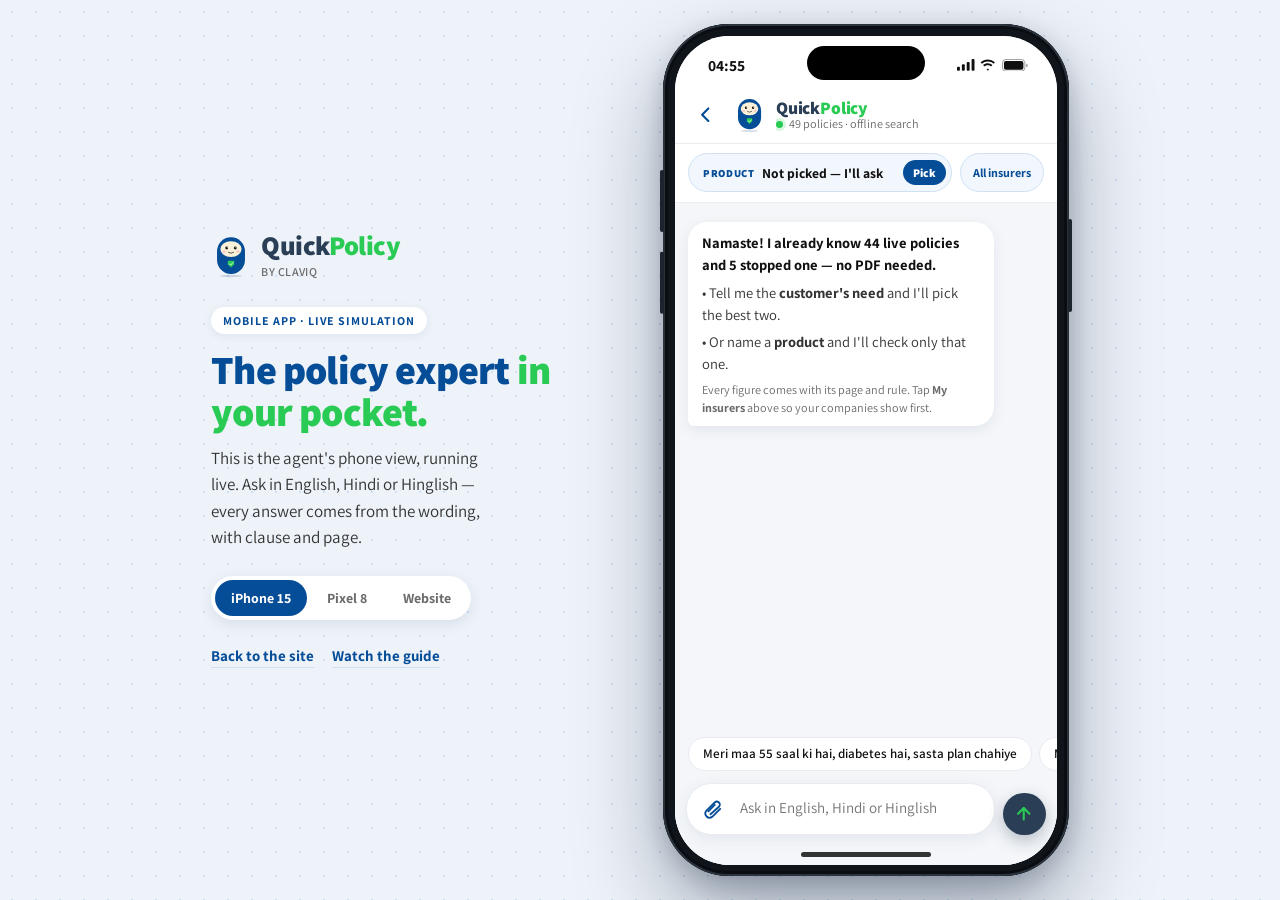
==== commit c48adf22: "Expand the built-in catalogue to 49 QuickInsure wordings with verified facts, hybrid BM25+dense RAG," ====
--- a/web/simple.html
+++ b/web/simple.html
@@ -26,7 +26,8 @@
   .stage { min-height: 100%; display: grid; grid-template-columns: minmax(260px, 380px) auto; justify-content: center;
            align-items: center; gap: 72px; padding: 24px 32px;
            background-color: #eef3f9; background-image: radial-gradient(var(--tint-line) 1.2px, transparent 1.2px);
-           background-size: 24px 24px; }
+           background-size: 24px 24px; transition: gap 320ms var(--out); }
+  .stage--website { grid-template-columns: minmax(220px, 300px) minmax(0, 1fr); gap: 40px; align-items: stretch; justify-content: stretch; }
   .intro__brand { display: flex; align-items: center; gap: 10px; text-decoration: none; margin-bottom: 28px; }
   .intro__brand .brand__avatar { width: 40px; height: 44px; margin: 0; }
   .brand__word { font-size: 27px; font-weight: 800; letter-spacing: -0.02em; color: var(--slate); line-height: 1; }
@@ -49,26 +50,57 @@
   /* ── phone ────────────────────────────────────────────── */
   .device { --w: 393px; --h: 852px; --r: 56px; zoom: var(--fit, 1); }
   .device[data-device="pixel"] { --w: 412px; --h: 915px; --r: 46px; }
-  .device[data-device="compact"] { --w: 360px; --h: 780px; --r: 40px; }
   .device__frame { position: relative; width: calc(var(--w) + 24px); height: calc(var(--h) + 24px); padding: 12px;
                    border-radius: calc(var(--r) + 12px); background: #10151c;
                    box-shadow: inset 0 0 0 2px #2b333d, inset 0 0 0 5px #0a0d12, 0 40px 90px rgba(2,20,45,.35), 0 8px 24px rgba(2,20,45,.2);
-                   transition: width 420ms var(--out), height 420ms var(--out), border-radius 420ms var(--out); }
+                   transition: width 420ms var(--out), height 420ms var(--out), border-radius 420ms var(--out), padding 420ms var(--out), box-shadow 420ms var(--out), background 420ms var(--out); }
   .device__frame::before, .device__frame::after { content: ""; position: absolute; width: 4px; border-radius: 2px; background: #1d242d; }
   .device__frame::before { left: -3px; top: 150px; height: 64px; box-shadow: 0 84px 0 #1d242d; }
   .device__frame::after { right: -3px; top: 200px; height: 96px; }
   .device__screen { position: relative; width: 100%; height: 100%; border-radius: var(--r); overflow: hidden; background: var(--surface);
                     display: flex; flex-direction: column; transition: border-radius 420ms var(--out); }
   .island { position: absolute; top: 11px; left: 50%; width: 122px; height: 35px; margin-left: -61px; border-radius: 20px; background: #000; z-index: 6; }
-  .device[data-device="pixel"] .island, .device[data-device="compact"] .island { width: 14px; height: 14px; margin-left: -7px; top: 14px; }
+  .device[data-device="pixel"] .island { width: 14px; height: 14px; margin-left: -7px; top: 14px; }
   .statusbar { flex: none; height: 54px; display: flex; align-items: center; justify-content: space-between; padding: 6px 30px 0 34px;
                font-size: 16px; font-weight: 700; color: var(--ink-strong); background: var(--surface); position: relative; z-index: 5; }
-  .device[data-device="pixel"] .statusbar, .device[data-device="compact"] .statusbar { height: 40px; padding: 0 22px; font-size: 14px; }
+  .device[data-device="pixel"] .statusbar { height: 40px; padding: 0 22px; font-size: 14px; }
   .sb-icons { display: flex; align-items: center; gap: 6px; }
   .homebar { position: absolute; bottom: 8px; left: 50%; width: 134px; height: 5px; margin-left: -67px; border-radius: 3px; background: #111; opacity: .85; z-index: 6; }
+  .browserbar { display: none; }
+
+  /* ── website view (desktop browser chrome) ────────────── */
+  .device[data-device="website"] { --w: 100%; --h: auto; --r: 12px; zoom: 1; width: 100%; max-width: 1080px; align-self: center; }
+  .device[data-device="website"] .device__frame { width: 100%; height: min(820px, calc(100vh - 48px)); padding: 0; border-radius: 16px;
+    background: var(--surface); box-shadow: 0 28px 70px rgba(2,20,45,.18), 0 0 0 1px rgba(6,50,100,.1); }
+  .device[data-device="website"] .device__frame::before,
+  .device[data-device="website"] .device__frame::after { display: none; }
+  .device[data-device="website"] .device__screen { border-radius: 16px; }
+  .device[data-device="website"] .island,
+  .device[data-device="website"] .statusbar,
+  .device[data-device="website"] .homebar { display: none; }
+  .device[data-device="website"] .browserbar { display: flex; flex: none; align-items: center; gap: 14px; height: 48px; padding: 0 16px;
+    background: #f0f3f7; border-bottom: 1px solid var(--line); }
+  .browserbar__dots { display: flex; gap: 7px; }
+  .browserbar__dots i { width: 11px; height: 11px; border-radius: 50%; background: #d5dbe3; }
+  .browserbar__dots i:nth-child(1) { background: #ff5f57; }
+  .browserbar__dots i:nth-child(2) { background: #febc2e; }
+  .browserbar__dots i:nth-child(3) { background: #28c840; }
+  .browserbar__url { flex: 1; min-width: 0; height: 30px; display: flex; align-items: center; gap: 8px; padding: 0 14px;
+    border-radius: 16px; background: #fff; border: 1px solid var(--line); font-size: 13px; font-weight: 600; color: var(--muted);
+    white-space: nowrap; overflow: hidden; text-overflow: ellipsis; }
+  .browserbar__url b { color: var(--navy); font-weight: 700; }
+  .device[data-device="website"] .appbar { padding: 12px 22px; }
+  .device[data-device="website"] .policybar { padding: 12px 22px; gap: 10px; }
+  .device[data-device="website"] .ipill { max-width: none; min-width: 160px; }
+  .device[data-device="website"] #chat { padding: 18px 22px 10px; }
+  .device[data-device="website"] .chips { padding: 10px 22px 6px; }
+  .device[data-device="website"] form { padding: 12px 22px 18px; }
+  .device[data-device="website"] .msg { max-width: 72%; }
+  .device[data-device="website"] .msg.rich { max-width: 84%; }
+  .device[data-device="website"] .sheet__panel { max-height: 70%; border-radius: 18px 18px 0 0; }
 
   /* ── app ──────────────────────────────────────────────── */
-  .app { flex: 1; min-height: 0; display: flex; flex-direction: column; background: var(--surface-2); }
+  .app { position: relative; flex: 1; min-height: 0; display: flex; flex-direction: column; background: var(--surface-2); }
   .appbar { flex: none; display: flex; align-items: center; gap: 10px; padding: 8px 14px 10px; background: var(--surface);
             border-bottom: 1px solid var(--line); position: relative; z-index: 3; }
   .appbar__back { width: 36px; height: 36px; display: grid; place-items: center; border-radius: 50%; color: var(--navy); text-decoration: none; }
@@ -79,21 +111,96 @@
   .appbar__title b span { color: var(--green); }
   .status { display: inline-flex; align-items: center; gap: 6px; font-size: 12.5px; color: var(--muted); white-space: nowrap; overflow: hidden; text-overflow: ellipsis; }
   .status::before { content: ""; width: 7px; height: 7px; border-radius: 50%; background: var(--green); box-shadow: 0 0 0 3px rgba(42,203,85,.18); flex: none; }
-  .policybar { flex: none; padding: 10px 14px; background: var(--surface); border-bottom: 1px solid var(--line); }
-  .policybar label { display: flex; align-items: center; gap: 8px; height: 40px; padding: 0 6px 0 14px; border-radius: 28px;
-                     background: var(--tint); border: 1px solid var(--tint-line); font-size: 12px; font-weight: 800; letter-spacing: .06em;
-                     text-transform: uppercase; color: var(--navy); }
-  select { flex: 1; min-width: 0; font: inherit; font-size: 14.5px; font-weight: 700; letter-spacing: 0; text-transform: none; color: var(--ink-strong);
-           height: 34px; padding: 0 28px 0 8px; border: 0; border-radius: 22px; background: transparent; cursor: pointer; }
-  select:focus { outline: 0; background: #fff; }
-  option.upload-opt { font-weight: 700; }
+  .policybar { flex: none; display: flex; gap: 8px; padding: 10px 14px; background: var(--surface); border-bottom: 1px solid var(--line); }
+  .ppill, .ipill { font: inherit; cursor: pointer; display: flex; align-items: center; gap: 8px; height: 40px; border-radius: 28px;
+                   background: var(--tint); border: 1px solid var(--tint-line); color: var(--navy); transition: border-color 140ms, background 140ms; }
+  .ppill:hover, .ipill:hover { border-color: var(--navy); }
+  .ppill { flex: 1; min-width: 0; padding: 0 6px 0 14px; text-align: left; }
+  .ppill__k { flex: none; font-size: 11px; font-weight: 800; letter-spacing: .06em; text-transform: uppercase; }
+  .ppill__n { flex: 1; min-width: 0; font-size: 14px; font-weight: 700; color: var(--ink-strong); white-space: nowrap; overflow: hidden; text-overflow: ellipsis; }
+  .ppill__a { flex: none; font-size: 12px; font-weight: 800; color: #fff; background: var(--navy); border-radius: 20px; padding: 5px 10px; }
+  .ppill--stop { background: #fde7e5; border-color: #f4b9b3; }
+  .ppill--stop .ppill__k { color: var(--stop); }
+  .ipill { flex: none; max-width: 38%; padding: 0 12px; font-size: 12.5px; font-weight: 700; }
+  .ipill span { white-space: nowrap; overflow: hidden; text-overflow: ellipsis; }
+
+  /* sheet: product search · my insurers */
+  .sheet { position: absolute; inset: 0; z-index: 8; background: rgba(16,21,28,0); display: flex; align-items: flex-end; transition: background 220ms; }
+  .sheet[hidden] { display: none; }
+  .sheet--open { background: rgba(16,21,28,.38); }
+  .sheet__panel { width: 100%; max-height: 78%; display: flex; flex-direction: column; background: var(--surface); border-radius: 26px 26px 0 0;
+                  padding: 10px 14px 28px; transform: translateY(100%); transition: transform 320ms var(--out); }
+  .sheet--open .sheet__panel { transform: none; }
+  .sheet__grip { width: 40px; height: 5px; border-radius: 3px; background: var(--line); margin: 0 auto 10px; }
+  .sheet__head { display: flex; align-items: center; justify-content: space-between; margin-bottom: 10px; }
+  .sheet__head b { font-size: 17px; color: var(--slate); }
+  .sheet__x { border: 0; background: var(--surface-2); width: 32px; height: 32px; border-radius: 50%; cursor: pointer; font-size: 18px; color: var(--slate); }
+  .sheet input { font: inherit; font-size: 15px; height: 42px; border-radius: 22px; border: 1px solid var(--line); padding: 0 16px; margin-bottom: 10px; }
+  .sheet input:focus { outline: 0; border-color: var(--navy); }
+  .sheet__list { overflow-y: auto; display: flex; flex-direction: column; gap: 8px; }
+  .sheet__hint { margin: 0 0 8px; font-size: 13.5px; color: var(--muted); }
+  .ins { display: flex; flex-wrap: wrap; gap: 8px; }
+  .ins .chip[aria-pressed="true"] { background: var(--navy); border-color: var(--navy); color: #fff; }
+
+  /* rich bot content */
+  .msg.rich { max-width: 94%; }
+  .msg p { margin: 0 0 6px; white-space: normal; } .msg p:last-child { margin-bottom: 0; }
+  .msg .lead { font-weight: 700; color: var(--ink-strong); }
+  .msg .small { font-size: 12.5px; color: var(--muted); }
+  .msg ul { margin: 4px 0 0 18px; padding: 0; white-space: normal; } .msg li { margin: 2px 0; }
+  .cite { font-size: 12px; color: var(--navy); font-weight: 700; }
+  .open { color: var(--navy); font-weight: 700; text-decoration: none; border-bottom: 1px solid #9ec5ee; white-space: nowrap; font-size: 12px; }
+  .opts { display: flex; flex-direction: column; gap: 8px; margin: 8px 0; white-space: normal; }
+  .opt { font: inherit; text-align: left; cursor: pointer; display: flex; flex-direction: column; gap: 2px; padding: 10px 12px; border-radius: 14px;
+         background: var(--surface); border: 1.5px solid var(--line); transition: border-color 140ms, transform 200ms var(--spring); }
+  .opt:hover { border-color: var(--navy); } .opt:active { transform: scale(.98); }
+  .opt--stop { background: #fff8f7; border-color: #f4cfca; }
+  .opt__ins { font-size: 11.5px; font-weight: 700; letter-spacing: .04em; text-transform: uppercase; color: var(--muted); }
+  .opt__name { font-size: 15.5px; font-weight: 800; color: var(--ink-strong); }
+  .opt__diff { font-size: 13px; color: var(--ink); line-height: 1.4; }
+  .tag { font-style: normal; font-size: 10px; font-weight: 800; padding: 2px 7px; border-radius: 10px; background: var(--tint); color: var(--navy); margin-left: 4px; }
+  .tag--mine { background: var(--green-soft); color: var(--ok); } .tag--stop { background: #fde7e5; color: var(--stop); }
+  .recs { display: flex; flex-direction: column; gap: 8px; margin: 10px 0 4px; }
+  .rec { display: flex; flex-direction: column; gap: 3px; padding: 12px; border-radius: 16px; border: 1.5px solid var(--line); background: var(--surface); white-space: normal; }
+  .rec--best { border-color: var(--green); box-shadow: 0 6px 18px rgba(42,203,85,.14); }
+  .rec__rank { align-self: flex-start; font-size: 11px; font-weight: 800; letter-spacing: .06em; text-transform: uppercase; padding: 3px 9px; border-radius: 20px; background: var(--surface-2); color: var(--slate); }
+  .rec--best .rec__rank { background: var(--green-soft); color: var(--ok); }
+  .rec__why, .rec__line { font-size: 13.5px; line-height: 1.45; }
+  .rec__actions { display: flex; flex-wrap: wrap; align-items: center; gap: 8px; margin-top: 8px; }
+  .pitch-btn { font: inherit; font-size: 13.5px; font-weight: 700; cursor: pointer; border: 0; background: transparent; color: var(--navy);
+               padding: 6px 2px; display: inline-flex; align-items: center; gap: 4px; }
+  .pitch-btn span { font-size: 11px; }
+  .pitch-btn--open { color: var(--navy-ink); }
+  .pitch { margin-top: 8px; padding-top: 4px; border-top: 1px dashed var(--line); animation: msg-in 360ms var(--spring) both; }
+  .pitch[hidden] { display: none !important; }
+  .btn { font: inherit; font-size: 14px; font-weight: 800; cursor: pointer; border: 0; border-radius: 22px; padding: 10px 16px; margin-top: 6px;
+         background: var(--slate); color: var(--green); text-decoration: none; text-align: center; transition: transform 200ms var(--spring); }
+  .btn:active { transform: scale(.96); }
+  .btn--ghost { background: var(--surface); color: var(--navy); border: 1.5px solid var(--tint-line); }
+  .btn--sm { font-size: 13px; padding: 7px 14px; margin-top: 0; }
+  .watch { margin-top: 8px; padding: 10px 12px; border-radius: 14px; border: 1px dashed #d9a441; background: #fff8ea; font-size: 13px; white-space: normal; }
+  .watch p { margin: 0 0 6px; }
+  .watch .btn { margin-top: 4px; }
+  .others { margin-top: 8px; padding: 10px 12px; border-radius: 14px; background: var(--surface-2); font-size: 13px; white-space: normal; }
+  .others summary { cursor: pointer; font-weight: 800; font-size: 11.5px; letter-spacing: .06em; text-transform: uppercase; color: var(--slate); }
+  .others ul { margin: 6px 0 0 16px; }
+  .kit__t { margin: 0 0 4px; font-size: 11.5px; font-weight: 800; letter-spacing: .06em; text-transform: uppercase; color: var(--slate); }
+  .cannot { margin-top: 8px !important; font-size: 13px; padding: 8px 10px; border-radius: 12px; background: #fff4ed; color: var(--warn); }
+  .stopcard { border-left: 4px solid var(--stop); }
+  .stopline { font-size: 12.5px; font-weight: 700; color: var(--stop); }
+  .plain { margin-top: 8px !important; font-size: 14px; }
+  .kit__h { font-size: 16px; font-weight: 800; color: var(--navy); }
+  .kit { margin-top: 8px; padding: 10px 12px; border-radius: 14px; background: var(--surface-2); font-size: 13.5px; white-space: normal; }
+  .kit--warn { background: #fff4ed; } .kit--warn .kit__t { color: var(--warn); }
+  .wa { margin: 0 0 8px; padding: 10px 12px; border-radius: 12px; background: #e7f8ec; font: inherit; font-size: 13.5px; white-space: pre-wrap; }
+  .kit__row { display: flex; gap: 8px; }
 
   #chat { flex: 1; overflow-y: auto; padding: 14px 14px 6px; scroll-behavior: smooth; scrollbar-width: thin; }
   .msg { max-width: 86%; margin: 6px 0; padding: 10px 14px 9px; border-radius: 20px; line-height: 1.5; font-size: 15px;
          white-space: pre-wrap; word-wrap: break-word; animation: msg-in 420ms var(--spring) both; }
   @keyframes msg-in { from { opacity: 0; transform: translateY(12px) scale(.96); } to { opacity: 1; transform: none; } }
   .me { background: var(--navy); color: #fff; margin-left: auto; border-bottom-right-radius: 6px; transform-origin: bottom right; }
-  .bot { background: var(--surface); border-bottom-left-radius: 6px; box-shadow: 0 4px 14px rgba(6,50,100,.08); transform-origin: bottom left; }
+  .bot { white-space: normal; background: var(--surface); border-bottom-left-radius: 6px; box-shadow: 0 4px 14px rgba(6,50,100,.08); transform-origin: bottom left; }
   .meta { font-size: 11.5px; color: var(--muted); margin-top: 6px; text-align: right; white-space: normal; }
   .badge { display: inline-block; font-size: 11px; font-weight: 700; letter-spacing: .04em; text-transform: uppercase;
            padding: 3px 9px; border-radius: 28px; margin-bottom: 6px; white-space: normal; }
@@ -126,7 +233,8 @@
 
   .chips { flex: none; display: flex; gap: 8px; overflow-x: auto; padding: 8px 14px 4px; scrollbar-width: none; }
   .chips::-webkit-scrollbar { display: none; }
-  .chip { flex: none; background: var(--surface); border: 1px solid var(--line); border-radius: 28px; padding: 8px 14px;
+  .ans { white-space: pre-wrap; }
+  .chip { flex: none; font: inherit; background: var(--surface); border: 1px solid var(--line); border-radius: 28px; padding: 8px 14px;
           font-size: 13.5px; font-weight: 600; color: var(--ink-strong); cursor: pointer; transition: border-color 140ms, color 140ms, transform 200ms var(--spring); }
   .chip:hover { border-color: var(--navy); color: var(--navy); }
   .chip:active { transform: scale(.95); }
@@ -155,7 +263,7 @@
   /* ── real phones: the app is the screen ───────────────── */
   @media (max-width: 720px) {
     .stage { display: block; padding: 0; background: var(--surface); }
-    .intro, .statusbar, .island, .homebar { display: none; }
+    .intro, .statusbar, .island, .homebar, .browserbar { display: none !important; }
     .device { zoom: 1 !important; }
     .device__frame { width: 100% !important; height: 100dvh !important; padding: 0; border-radius: 0; background: none; box-shadow: none; }
     .device__frame::before, .device__frame::after { display: none; }
@@ -175,13 +283,13 @@
       <span class="brand__avatar" data-qpa="mark" data-qpa-track data-qpa-hop></span>
       <span><span class="brand__word">Quick<span>Policy</span></span><span class="brand__tag">by Claviq</span></span>
     </a>
-    <span class="intro__kicker">Mobile app · live simulation</span>
-    <h1>The policy expert <em>in your pocket.</em></h1>
-    <p>This is the agent's phone view, running live. Ask in English, Hindi or Hinglish — every answer comes from the wording, with clause and page.</p>
+    <span class="intro__kicker" id="intro-kicker">Mobile app · live simulation</span>
+    <h1 id="intro-title">The policy expert <em>in your pocket.</em></h1>
+    <p id="intro-copy">This is the agent's phone view, running live. Ask in English, Hindi or Hinglish — every answer comes from the wording, with clause and page.</p>
     <div class="devices" role="group" aria-label="Simulated device">
       <button type="button" data-set="iphone" aria-pressed="true">iPhone 15</button>
       <button type="button" data-set="pixel" aria-pressed="false">Pixel 8</button>
-      <button type="button" data-set="compact" aria-pressed="false">Compact</button>
+      <button type="button" data-set="website" aria-pressed="false">Website</button>
     </div>
     <div class="intro__links"><a href="/">Back to the site</a><a href="/?guide">Watch the guide</a></div>
   </aside>
@@ -189,6 +297,10 @@
   <div class="device" data-device="iphone" id="device">
     <div class="device__frame">
       <div class="device__screen">
+        <div class="browserbar" aria-hidden="true">
+          <span class="browserbar__dots"><i></i><i></i><i></i></span>
+          <span class="browserbar__url"><b>quickpolicy.claviq</b> / chat</span>
+        </div>
         <span class="island" aria-hidden="true"></span>
         <div class="statusbar" aria-hidden="true">
           <span id="clock">9:41</span>
@@ -208,10 +320,13 @@
             <span class="appbar__title"><b>Quick<span>Policy</span></b><span class="status" id="status">Starting…</span></span>
           </header>
           <div class="policybar">
-            <label>Policy <select id="policy" aria-label="Policy"></select></label>
+            <button type="button" class="ppill" id="ppill" aria-label="Pick the exact product">
+              <span class="ppill__k" id="ppill-k">Product</span><span class="ppill__n" id="ppill-name">Loading policies…</span><span class="ppill__a" id="ppill-act">Pick</span>
+            </button>
+            <button type="button" class="ipill" id="ipill" aria-label="My insurers"><span id="ipill-n">All insurers</span></button>
           </div>
           <div id="chat">
-            <div class="sys">Pick a policy, or tap the clip to add a PDF. Answers only from that wording — clause and page on every figure.</div>
+            <div class="sys">Loading the policy database…</div>
           </div>
           <div class="chips" id="chips"></div>
           <form id="f">
@@ -226,287 +341,22 @@
               <svg width="20" height="20" viewBox="0 0 24 24" fill="none" stroke="currentColor" stroke-width="2.6" stroke-linecap="round" stroke-linejoin="round" aria-hidden="true"><path d="M12 19V5"/><path d="m5 12 7-7 7 7"/></svg>
             </button>
           </form>
+          <div class="sheet" id="sheet" hidden>
+            <div class="sheet__panel" role="dialog" aria-modal="true" aria-labelledby="sheet-title">
+              <span class="sheet__grip" aria-hidden="true"></span>
+              <div class="sheet__head"><b id="sheet-title">Pick the exact product</b><button type="button" class="sheet__x" id="sheet-close" aria-label="Close">×</button></div>
+              <input id="sheet-search" type="search" placeholder="Search insurer or product" autocomplete="off">
+              <div class="sheet__list" id="sheet-list"></div>
+            </div>
+          </div>
         </div>
         <span class="homebar" aria-hidden="true"></span>
       </div>
     </div>
   </div>
 </div>
-<script>
-const $ = s => document.querySelector(s);
-const chat = $("#chat"), qEl = $("#q"), sendBtn = $("#send"), policySel = $("#policy");
-const pdfInput = $("#pdf-file"), attachBtn = $("#attach");
-let uploading = false;
-const SUGGEST = [
-  "Diabetes ke liye waiting period kitna hai?",
-  "What is the room rent limit?",
-  "Kya ICU charges par bhi room rent ka cap lagta hai?",
-  "Is maternity covered?",
-  "What is the premium for a 45 year old for 10 lakh?",
-  "क्या इस पॉलिसी में पहले से मौजूद बीमारियों के लिए वेटिंग पीरियड है?",
-  "Compare the diabetes waiting period across policies",
-];
-const BADGE = {
-  answered: ["b-ok", "Checked against the policy text"],
-  compared: ["b-ok", "From the policy fact table"],
-  not_stated: ["b-warn", "Not stated in the document"],
-  refused: ["b-warn", "Outside this wording"],
-  blocked: ["b-stop", "Answer held: a figure did not match the policy"],
-  error: ["b-stop", "Error"],
-};
-
-function esc(s) { return String(s ?? "").replace(/[&<>"]/g, c => ({"&":"&amp;","<":"&lt;",">":"&gt;","\"":"&quot;"}[c])); }
-function withRefs(text, id) {
-  return esc(text).replace(/\[(\d+)\]/g, (m, n) => `<span class="ref" data-b="${id}" data-n="${n}">${n}</span>`);
-}
-const LANGN = {en: "English", hi: "Hindi", hinglish: "Hinglish"};
-function howPanel(ev, meta) {
-  const items = [];
-  items.push(`Language detected: ${LANGN[ev.lang] || ev.lang || "?"}`);
-  if (meta && meta.route) items.push(`Route: ${({single: "single policy search", compare: "comparison fact table", premium: "out of scope (premium)", hospitals: "out of scope (hospital list)", claim_status: "out of scope (claim status)"})[meta.route] || meta.route}`);
-  if (ev.top_score != null) items.push(`Best clause match score: ${Number(ev.top_score).toFixed(2)}`);
-  if (ev.status === "answered" && ev.backend !== "extractive") items.push("Every figure in the answer was found in the cited clause text");
-  if (ev.status === "blocked") items.push(`Blocked figures not found in the policy: ${(ev.unsupported_numbers || []).join(", ")}`);
-  if (ev.retrieval_ms != null) items.push(`Retrieval ${ev.retrieval_ms} ms, first word ${ev.first_token_ms ?? "-"} ms, total ${ev.ms} ms`);
-  items.push(`Answered from the selected wording · ${ev.backend || "extractive"}`);
-  return `<details class="how"><summary>How this was checked</summary><ul>${items.map(i => `<li>${esc(i)}</li>`).join("")}</ul></details>`;
-}
-let BID = 0;
-function scroll() { chat.scrollTop = chat.scrollHeight; }
-function add(cls, html) { const d = document.createElement("div"); d.className = "msg " + cls; d.innerHTML = html; chat.appendChild(d); scroll(); return d; }
-function addSys(html, kind) {
-  const d = document.createElement("div");
-  d.className = "sys" + (kind ? ` sys--${kind}` : "");
-  d.innerHTML = html;
-  chat.appendChild(d);
-  scroll();
-  return d;
-}
-
-function fillPolicies(pols, selectId) {
-  const uploads = pols.filter(p => p.source === "upload" || String(p.policy_id || "").startsWith("upload_"));
-  const catalogue = pols.filter(p => !(p.source === "upload" || String(p.policy_id || "").startsWith("upload_")));
-  let html = "";
-  if (uploads.length) {
-    html += `<optgroup label="Your uploads">` +
-      uploads.map(p => `<option class="upload-opt" value="${esc(p.policy_id)}">${esc(p.product)} (${esc(p.insurer)}) · upload</option>`).join("") +
-      `</optgroup>`;
-  }
-  if (catalogue.length) {
-    html += `<optgroup label="Catalogue">` +
-      catalogue.map(p => `<option value="${esc(p.policy_id)}">${esc(p.product)} (${esc(p.insurer)})</option>`).join("") +
-      `</optgroup>`;
-  }
-  policySel.innerHTML = html || "<option>no policies</option>";
-  if (selectId && [...policySel.options].some(o => o.value === selectId)) policySel.value = selectId;
-}
-
-async function refreshPolicies(selectId) {
-  const pols = await (await fetch("/api/policies")).json();
-  fillPolicies(pols, selectId);
-  return pols;
-}
-
-async function init() {
-  try { await refreshPolicies(); }
-  catch (e) { policySel.innerHTML = "<option>no policies</option>"; }
-  $("#chips").innerHTML = SUGGEST.map(s => `<span class="chip">${esc(s)}</span>`).join("");
-  document.querySelectorAll(".chip").forEach(c => c.onclick = () => { qEl.value = c.textContent; ask(); });
-  pollStatus();
-}
-async function pollStatus() {
-  try {
-    const s = await (await fetch("/api/status")).json();
-    $("#status").textContent = s.error ? "Unavailable · " + s.error : s.ready ? `Ready · ${s.backend}` : "Starting…";
-    if (!s.ready && !s.error) setTimeout(pollStatus, 2000);
-  } catch (e) { $("#status").textContent = "Offline"; setTimeout(pollStatus, 3000); }
-}
-
-function renderCards(cites, policyId, id) {
-  if (!cites || !cites.length) return "";
-  return `<div class="cards">` + cites.map(c => `
-    <div class="cardc" id="c${id}-${c.n}">
-      <div class="hd"><span>[${c.n}] <b>${esc(c.section)}</b></span>
-        <a href="/pdf/${esc(c.policy_id || policyId)}#page=${c.page}" target="_blank">Page ${esc(c.printed_page)} &#8599;</a></div>
-      <q>${esc(c.quote)}</q>
-      ${c.text && c.text !== c.quote ? `<details><summary>Full clause</summary><div class="full">${esc(c.text)}</div></details>` : ""}
-    </div>`).join("") + `</div>`;
-}
-function renderTable(t) {
-  if (!t) return "";
-  const head = `<tr><th>Policy</th>${t.attributes.map(a => `<th>${esc(a)}</th>`).join("")}</tr>`;
-  const rows = t.rows.map(r => `<tr><td>${esc(r.product)}${r.verified ? "" : " <small>(unverified)</small>"}</td>${
-    r.cells.map(c => `<td>${esc(c.value)}${c.printed_page ? ` <small>p${c.printed_page}</small>` : ""}</td>`).join("")}</tr>`).join("");
-  return `<table class="cmp">${head}${rows}</table>`;
-}
-
-async function uploadPdf(file) {
-  if (!file || uploading) return;
-  if (!/\.pdf$/i.test(file.name)) {
-    addSys("Upload a PDF policy wording.", "err");
-    return;
-  }
-  uploading = true;
-  attachBtn.disabled = true;
-  attachBtn.classList.add("attach--busy");
-  const t0 = Date.now();
-  const note = addSys(`Reading <b>${esc(file.name)}</b>… 0s`, "upload");
-  const tick = setInterval(() => {
-    const s = Math.round((Date.now() - t0) / 1000);
-    note.innerHTML = `Reading <b>${esc(file.name)}</b>… ${s}s`;
-  }, 500);
-  const fd = new FormData();
-  fd.append("file", file, file.name);
-  fd.append("insurer", "Uploaded");
-  fd.append("product", file.name.replace(/\.pdf$/i, "").replace(/[_-]+/g, " "));
-  try {
-    const res = await fetch("/api/upload", { method: "POST", body: fd });
-    const data = await res.json().catch(() => ({}));
-    if (!res.ok) {
-      const detail = data.detail;
-      throw new Error(
-        typeof detail === "string"
-          ? detail
-          : Array.isArray(detail)
-            ? detail.map((d) => d.msg || JSON.stringify(d)).join("; ")
-            : data.message || res.statusText
-      );
-    }
-    await refreshPolicies(data.policy_id);
-    const speed = data.under_10s
-      ? `under 10 seconds (${data.ms} ms)`
-      : `${(data.ms / 1000).toFixed(1)}s`;
-    note.innerHTML =
-      `<b>${esc(data.product?.name || data.policy_id)} is ready.</b> ${esc(String(data.n_pages))} pages · ` +
-      `${esc(String(data.n_chunks))} clauses · ${esc(speed)}. Ask anything — answers cite page and clause.`;
-    qEl.focus();
-  } catch (err) {
-    note.className = "sys sys--err";
-    note.textContent = `Couldn't read that PDF — ${err.message || err}. Try a text PDF under 60 pages.`;
-  } finally {
-    clearInterval(tick);
-    uploading = false;
-    attachBtn.disabled = false;
-    attachBtn.classList.remove("attach--busy");
-    pdfInput.value = "";
-  }
-}
-
-function openPicker() { if (!uploading) pdfInput.click(); }
-attachBtn.addEventListener("click", openPicker);
-pdfInput.addEventListener("change", () => { if (pdfInput.files?.[0]) uploadPdf(pdfInput.files[0]); });
-
-["dragover", "dragleave", "drop"].forEach(evt => {
-  document.addEventListener(evt, e => {
-    if (!e.dataTransfer || ![...e.dataTransfer.types].includes("Files")) return;
-    e.preventDefault();
-    if (evt === "dragover") attachBtn.classList.add("attach--drag");
-    if (evt === "dragleave") attachBtn.classList.remove("attach--drag");
-    if (evt === "drop") {
-      attachBtn.classList.remove("attach--drag");
-      const f = e.dataTransfer.files?.[0];
-      if (f) uploadPdf(f);
-    }
-  });
-});
-
-async function ask() {
-  const question = qEl.value.trim();
-  if (!question) return;
-  if (!policySel.value) {
-    addSys("Pick a catalogue policy or upload a PDF first.", "err");
-    return;
-  }
-  qEl.value = ""; sendBtn.disabled = true;
-  add("me", esc(question));
-  const bubble = add("bot", `<span class="typing-row"><span class="avatar-mini" data-qpa="mark"></span><span class="typing">Checking the policy…</span></span>`);
-  if (window.QPAvatar) {
-    QPAvatar.mountAll(bubble);
-    const holder = bubble.querySelector("[data-qpa]");
-    const mini = QPAvatar.get(holder);
-    (async () => {
-      while (mini && holder.isConnected && (await mini.scan())) {
-        await new Promise((r) => setTimeout(r, 250));
-      }
-    })();
-  }
-  const policyId = policySel.value;
-  const t0 = performance.now();
-  const id = ++BID;
-  let streamed = "", meta = null;
-  try {
-    const resp = await fetch("/api/ask", { method: "POST", headers: {"Content-Type": "application/json"},
-                                         body: JSON.stringify({question, policy_id: policyId}) });
-    if (!resp.ok) throw new Error(`/api/ask returned ${resp.status}`);
-    const reader = resp.body.getReader(); const dec = new TextDecoder(); let buf = "";
-    while (true) {
-      const {value, done} = await reader.read(); if (done) break;
-      buf += dec.decode(value, {stream: true});
-      let i;
-      while ((i = buf.indexOf("\n\n")) >= 0) {
-        const line = buf.slice(0, i).replace(/^data: /, ""); buf = buf.slice(i + 2);
-        if (!line.trim()) continue;
-        const ev = JSON.parse(line);
-        if (ev.type === "meta") {
-          meta = ev;
-          const typing = bubble.querySelector(".typing");
-          if (ev.route === "single" && typing) typing.textContent = "Reading the wording…";
-        }
-        if (ev.type === "token") { streamed += ev.text; bubble.innerHTML = withRefs(streamed, id); scroll(); }
-        if (ev.type === "final") {
-          const [cls, label] = BADGE[ev.status] || BADGE.error;
-          const secs = ((performance.now() - t0) / 1000).toFixed(1);
-          const scan = (ev.first_token_ms ?? ev.ms) < 3000
-            ? `Scanned the policies in under 3 seconds · ${secs}s total`
-            : `${secs}s`;
-          bubble.innerHTML = `<span class="badge ${cls}">${label}</span><br>${withRefs(ev.answer, id)}` +
-            renderTable(ev.table) + renderCards(ev.citations, policyId, id) + howPanel(ev, meta) +
-            `<div class="meta">${scan}</div>`;
-          bubble.querySelectorAll(".ref").forEach(r => r.onclick = () => {
-            const el = document.getElementById(`c${r.dataset.b}-${r.dataset.n}`);
-            if (el) { el.scrollIntoView({behavior: "smooth", block: "center"}); el.classList.add("hl"); setTimeout(() => el.classList.remove("hl"), 1500); }
-          });
-          scroll();
-        }
-      }
-    }
-  } catch (e) {
-    bubble.innerHTML = `<span class="badge b-stop">Error</span><br>${esc(e.message)}`;
-  }
-  sendBtn.disabled = false; qEl.focus();
-}
-$("#f").onsubmit = e => { e.preventDefault(); ask(); };
-qEl.addEventListener("keydown", e => { if (e.key === "Enter" && !e.shiftKey) { e.preventDefault(); ask(); } });
-qEl.addEventListener("input", () => { qEl.style.height = "42px"; qEl.style.height = Math.min(qEl.scrollHeight, 120) + "px"; });
-
-/* ── phone simulation ──────────────────────────────────── */
-const device = $("#device");
-const SIZES = { iphone: 852, pixel: 915, compact: 780 };
-function fitDevice() {
-  if (matchMedia("(max-width: 720px)").matches) { device.style.removeProperty("--fit"); return; }
-  const h = SIZES[device.dataset.device] + 24;
-  device.style.setProperty("--fit", Math.min(1, (innerHeight - 48) / h).toFixed(3));
-}
-document.querySelectorAll(".devices [data-set]").forEach(b => b.addEventListener("click", () => {
-  device.dataset.device = b.dataset.set;
-  document.querySelectorAll(".devices [data-set]").forEach(x => x.setAttribute("aria-pressed", String(x === b)));
-  fitDevice();
-}));
-addEventListener("resize", fitDevice);
-fitDevice();
-function tickClock() {
-  const d = new Date();
-  $("#clock").textContent = d.toLocaleTimeString("en-IN", { hour: "numeric", minute: "2-digit", hour12: false });
-}
-tickClock(); setInterval(tickClock, 15000);
-addEventListener("load", () => {
-  const M = !matchMedia("(prefers-reduced-motion: reduce)").matches && window.Motion;
-  if (!M || matchMedia("(max-width: 720px)").matches) return;
-  M.animate(".device__frame", { opacity: [0, 1], y: [60, 0], rotate: [-2, 0] }, { type: "spring", stiffness: 140, damping: 18 });
-  M.animate(".intro > *", { opacity: [0, 1], x: [-24, 0] }, { type: "spring", stiffness: 220, damping: 24, delay: M.stagger(0.07) });
-});
-init();
-</script>
+<script src="agent-core.js?v=8"></script>
+<script src="chat.js?v=8"></script>
 <script src="vendor/motion.js"></script>
 <script src="avatar.js"></script>
 </body>
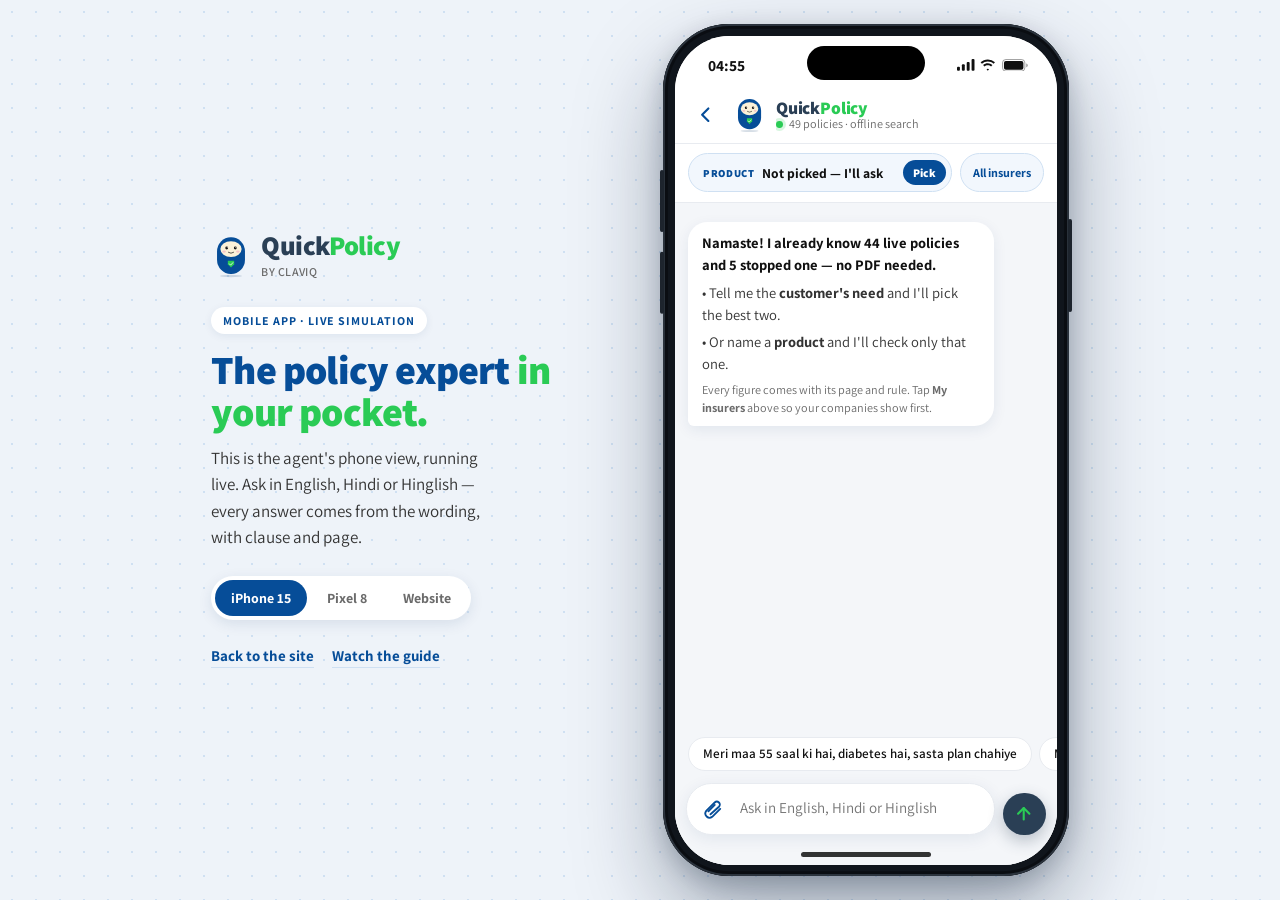
==== commit 244e2134: "Fix chat UX for the pitch: pin answers to the first line, clear abandoned product picks, and tighten" ====
--- a/web/simple.html
+++ b/web/simple.html
@@ -195,7 +195,7 @@
   .wa { margin: 0 0 8px; padding: 10px 12px; border-radius: 12px; background: #e7f8ec; font: inherit; font-size: 13.5px; white-space: pre-wrap; }
   .kit__row { display: flex; gap: 8px; }
 
-  #chat { flex: 1; overflow-y: auto; padding: 14px 14px 6px; scroll-behavior: smooth; scrollbar-width: thin; }
+  #chat { position: relative; flex: 1; overflow-y: auto; padding: 14px 14px 6px; scrollbar-width: thin; }
   .msg { max-width: 86%; margin: 6px 0; padding: 10px 14px 9px; border-radius: 20px; line-height: 1.5; font-size: 15px;
          white-space: pre-wrap; word-wrap: break-word; animation: msg-in 420ms var(--spring) both; }
   @keyframes msg-in { from { opacity: 0; transform: translateY(12px) scale(.96); } to { opacity: 1; transform: none; } }
@@ -355,8 +355,8 @@
     </div>
   </div>
 </div>
-<script src="agent-core.js?v=8"></script>
-<script src="chat.js?v=8"></script>
+<script src="agent-core.js?v=13"></script>
+<script src="chat.js?v=13"></script>
 <script src="vendor/motion.js"></script>
 <script src="avatar.js"></script>
 </body>
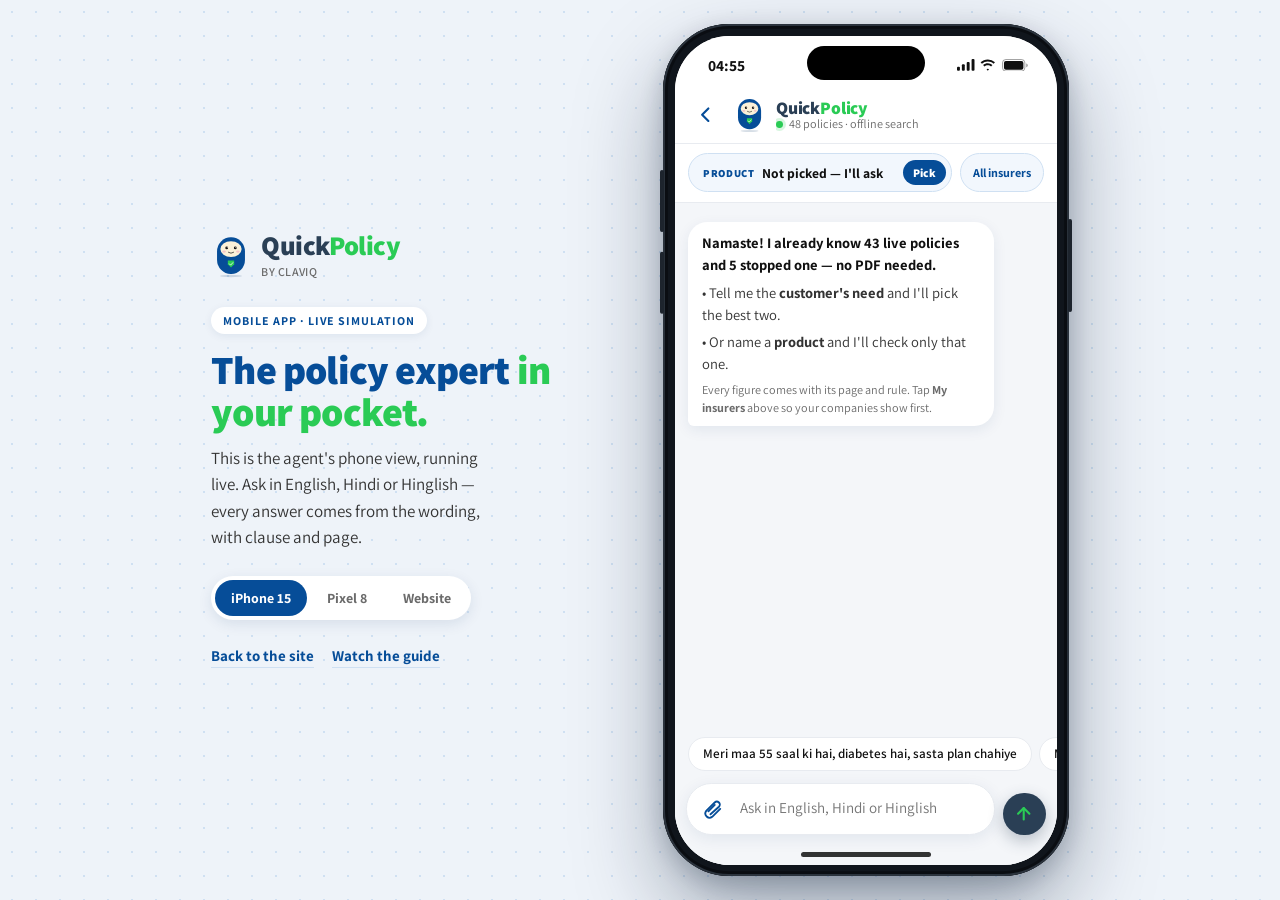
==== commit 146887c8: "Fix the eight-item QuickInsure review: verified quotes, consistent wait ranking, product close kits," ====
--- a/web/simple.html
+++ b/web/simple.html
@@ -1,4 +1,4 @@
-<!doctype html>
+﻿<!doctype html>
 <html lang="en">
 <head>
 <meta charset="utf-8">
@@ -355,8 +355,8 @@
     </div>
   </div>
 </div>
-<script src="agent-core.js?v=13"></script>
-<script src="chat.js?v=13"></script>
+<script src="agent-core.js?v=15"></script>
+<script src="chat.js?v=15"></script>
 <script src="vendor/motion.js"></script>
 <script src="avatar.js"></script>
 </body>
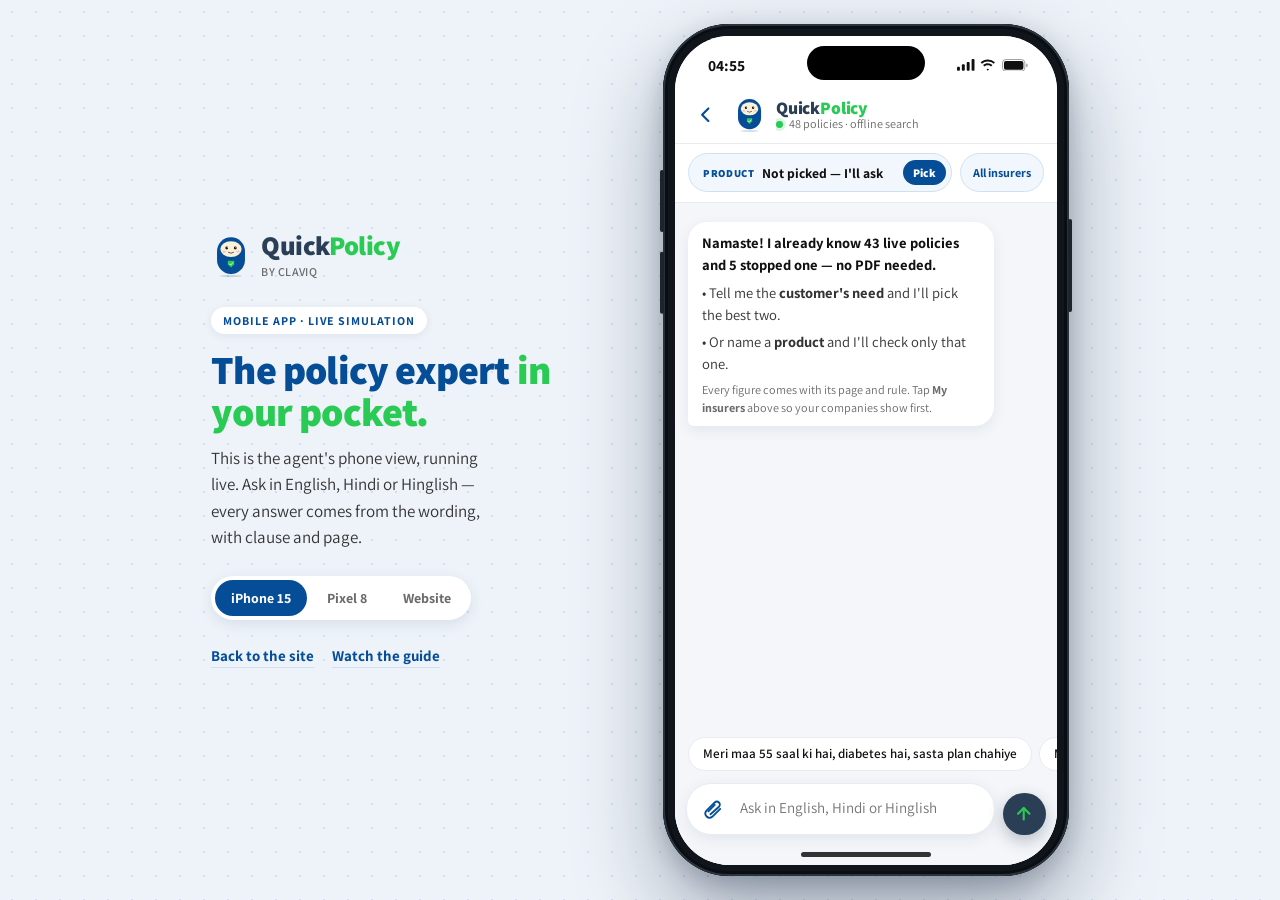
==== commit f4197cdd: "Split close-kit papers into buy vs claim, fix Tata claim-form quote, and drop unqualified shortest o" ====
--- a/web/simple.html
+++ b/web/simple.html
@@ -355,8 +355,8 @@
     </div>
   </div>
 </div>
-<script src="agent-core.js?v=15"></script>
-<script src="chat.js?v=15"></script>
+<script src="agent-core.js?v=16"></script>
+<script src="chat.js?v=16"></script>
 <script src="vendor/motion.js"></script>
 <script src="avatar.js"></script>
 </body>
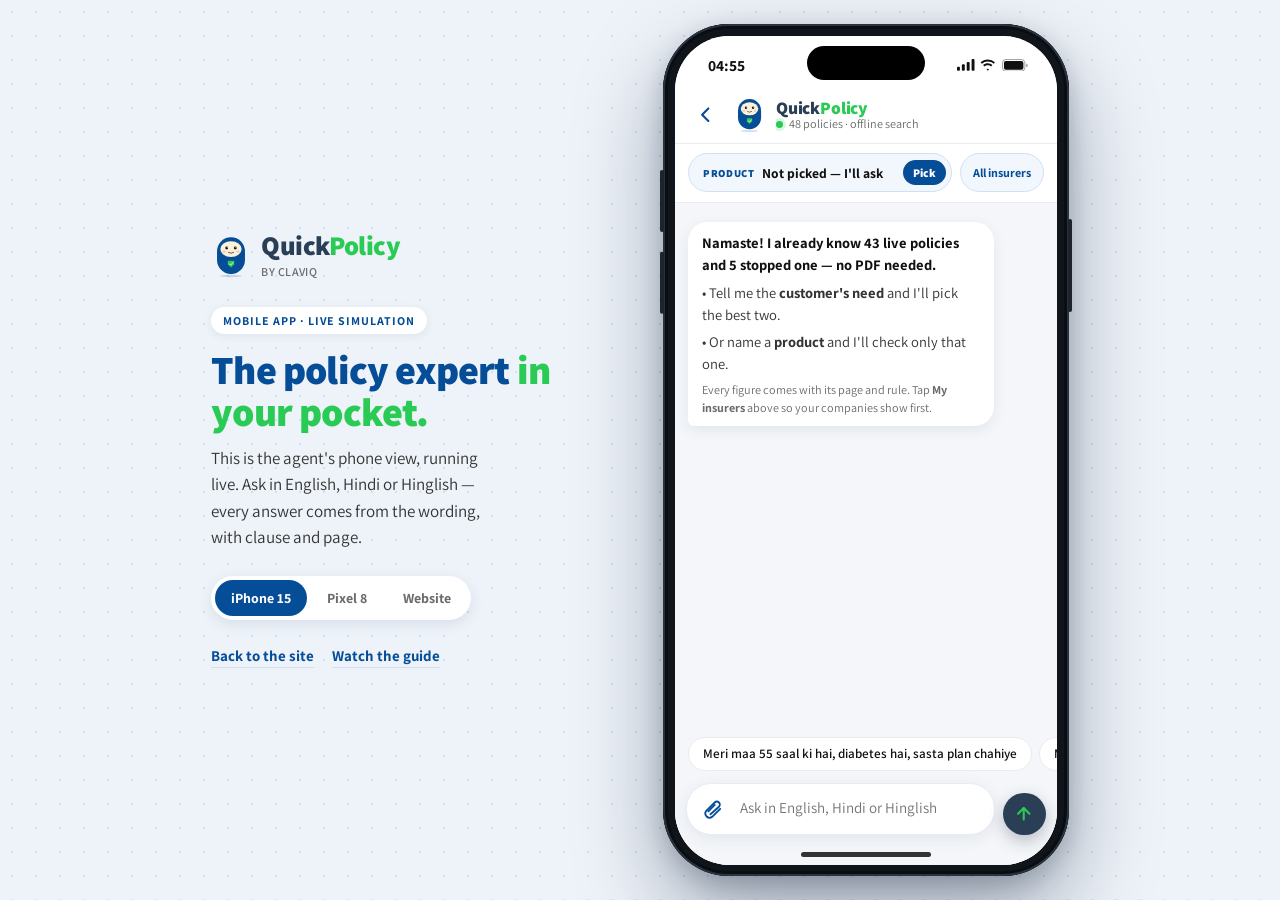
==== commit ad9ba939: "Fix close-kit papers and stopped-product replacement; show best + second only. National Mediclaim no" ====
--- a/web/simple.html
+++ b/web/simple.html
@@ -355,8 +355,8 @@
     </div>
   </div>
 </div>
-<script src="agent-core.js?v=16"></script>
-<script src="chat.js?v=16"></script>
+<script src="agent-core.js?v=17"></script>
+<script src="chat.js?v=17"></script>
 <script src="vendor/motion.js"></script>
 <script src="avatar.js"></script>
 </body>
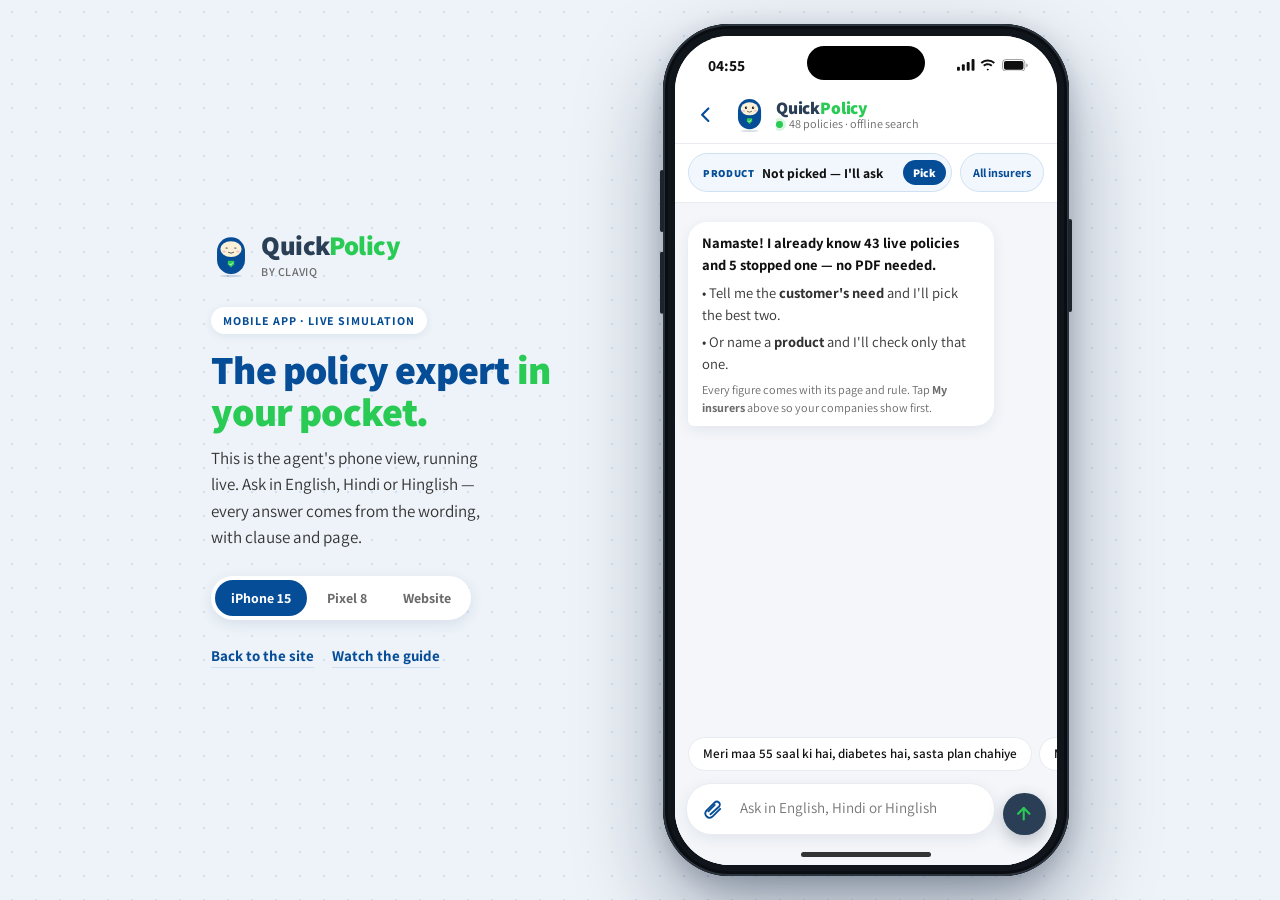
==== commit e2526e60: "Pitch fixes: maternity add-on answer, clean quotes, story test runner. - Coverage questions where th" ====
--- a/web/simple.html
+++ b/web/simple.html
@@ -355,8 +355,8 @@
     </div>
   </div>
 </div>
-<script src="agent-core.js?v=17"></script>
-<script src="chat.js?v=17"></script>
+<script src="agent-core.js?v=19"></script>
+<script src="chat.js?v=18"></script>
 <script src="vendor/motion.js"></script>
 <script src="avatar.js"></script>
 </body>
